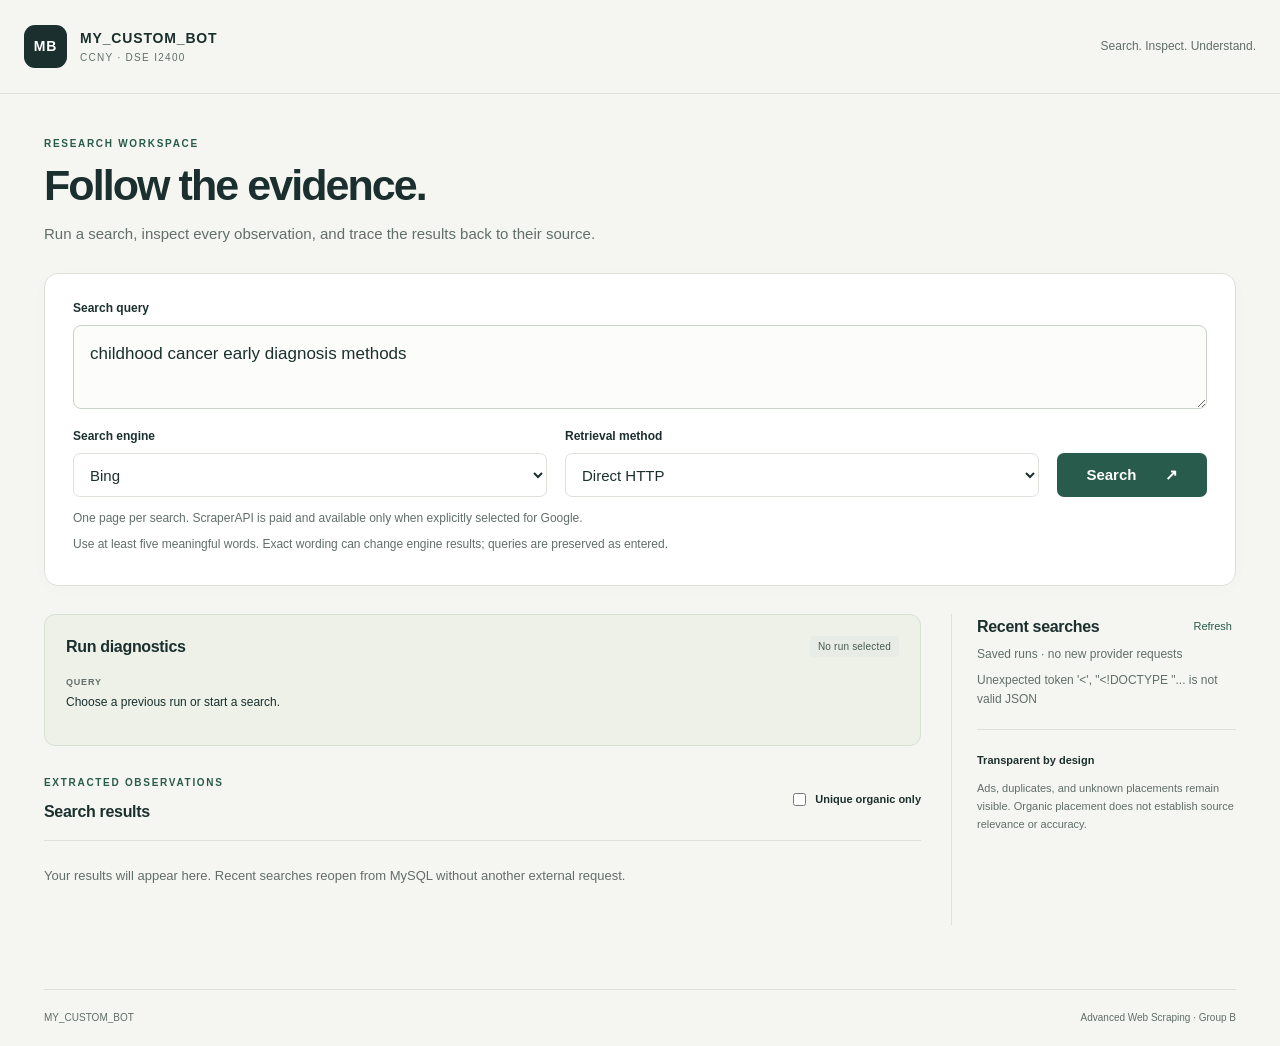
==== static/index.html @ 015544c4 "Milestone 05: Functional web search interface" ====
<!doctype html>
<html lang="en">
<head>
  <meta charset="utf-8"><meta name="viewport" content="width=device-width, initial-scale=1">
  <title>MY_CUSTOM_BOT · Search workspace</title>
  <link rel="stylesheet" href="/static/styles.css"><script src="/static/app.js" defer></script>
</head>
<body>
<header class="header"><a class="brand" href="/search"><span class="mark">MB</span><span>MY_CUSTOM_BOT<small>CCNY · DSE I2400</small></span></a><span class="header-note">Search. Inspect. Understand.</span></header>
<main>
  <section class="intro"><p class="eyebrow">RESEARCH WORKSPACE</p><h1>Follow the evidence.</h1><p>Run a search, inspect every observation, and trace the results back to their source.</p></section>
  <section class="search-panel" aria-label="Search controls">
    <form id="search-form">
      <label for="query">Search query</label>
      <textarea id="query" name="query" rows="2" maxlength="1000" required>childhood cancer early diagnosis methods</textarea>
      <div class="controls">
        <div><label for="engine">Search engine</label><select id="engine"><option value="bing" selected>Bing</option><option value="google">Google</option><option value="duckduckgo">DuckDuckGo</option></select></div>
        <div><label for="fetcher">Retrieval method</label><select id="fetcher"><option value="direct" selected>Direct HTTP</option><option value="scraperapi" disabled>ScraperAPI · paid</option></select></div>
        <button id="search-button" type="submit">Search <span aria-hidden="true">↗</span></button>
      </div>
      <p class="hint" id="fetcher-note">One page per search. ScraperAPI is paid and available only when explicitly selected for Google.</p>
      <p class="hint">Use at least five meaningful words. Exact wording can change engine results; queries are preserved as entered.</p>
    </form>
    <div id="loading" class="loading" role="status" hidden><span class="spinner"></span>Searching and saving observations… This may take up to a minute.</div>
  </section>
  <div id="message" class="message" role="status" aria-live="polite" hidden></div>
  <div class="workspace">
    <section class="results-area" aria-label="Search results">
      <section class="diagnostics" aria-labelledby="diagnostics-heading">
        <div class="section-heading"><h2 id="diagnostics-heading">Run diagnostics</h2><span id="run-status" class="badge">No run selected</span></div>
        <dl id="diagnostic-values"><div><dt>Query</dt><dd>Choose a previous run or start a search.</dd></div></dl>
        <div id="artifact-links" class="artifact-links"></div>
      </section>
      <div class="section-heading results-heading"><div><p class="eyebrow">EXTRACTED OBSERVATIONS</p><h2>Search results <span id="result-count" class="muted"></span></h2></div><label class="filter"><input id="organic-only" type="checkbox"> Unique organic only</label></div>
      <p id="empty-state" class="empty-state">Your results will appear here. Recent searches reopen from MySQL without another external request.</p>
      <div id="results"></div>
    </section>
    <aside class="history" aria-labelledby="history-heading"><div class="section-heading"><h2 id="history-heading">Recent searches</h2><button id="refresh-history" class="text-button" type="button">Refresh</button></div><p class="hint">Saved runs · no new provider requests</p><p id="history-status" class="hint" role="status"></p><div id="history-list"></div><div class="history-footnote"><strong>Transparent by design</strong><p>Ads, duplicates, and unknown placements remain visible. Organic placement does not establish source relevance or accuracy.</p></div></aside>
  </div>
</main>
<footer>MY_CUSTOM_BOT <span>Advanced Web Scraping · Group B</span></footer>
</body></html>
---- static/styles.css ----
:root {
  color-scheme:light;
  --ink:#1b302e;
  --muted:#626e69;
  --line:#dce2da;
  --paper:#f5f6f1;
  --accent:#285b4b;
  --warm:#a7532f;
}
* {
  box-sizing:border-box;
}
body {
  margin:0;
  background:var(--paper);
  color:var(--ink);
  font:15px/1.6 -apple-system,BlinkMacSystemFont,"Segoe UI",sans-serif;
}
button,input,textarea,select {
  font:inherit;
}
button,a,input,select,textarea {
  outline-offset:4px;
}
button {
  cursor:pointer;
}
button:disabled {
  cursor:wait;
  opacity:.6;
}
a {
  color:var(--accent);
}
.header {
  height:94px;
  border-bottom:1px solid var(--line);
  display:flex;
  justify-content:space-between;
  align-items:center;
  padding:0 max(24px,calc((100vw - 1240px)/2));
}
.brand {
  display:flex;
  align-items:center;
  gap:13px;
  text-decoration:none;
  color:var(--ink);
  font-size:14px;
  font-weight:750;
  letter-spacing:.06em;
}
.brand small {
  display:block;
  font-size:10px;
  color:var(--muted);
  letter-spacing:.13em;
  font-weight:500;
}
.mark {
  display:grid;
  place-items:center;
  background:var(--ink);
  color:white;
  width:43px;
  height:43px;
  border-radius:11px;
  font-size:14px;
}
.header-note {
  font-size:12px;
  color:var(--muted);
}
main {
  max-width:1240px;
  margin:auto;
  padding:42px 24px 64px;
}
.intro {
  margin-bottom:27px;
}
.eyebrow {
  font-size:10px;
  font-weight:750;
  letter-spacing:.17em;
  color:var(--accent);
  margin:0 0 8px;
}
h1 {
  font-size:clamp(30px,4vw,43px);
  letter-spacing:-.045em;
  line-height:1.2;
  margin:0 0 10px;
  font-weight:650;
}
.intro>p:last-child {
  color:var(--muted);
  margin:0;
}
h2 {
  font-size:16px;
  margin:0;
  letter-spacing:-.02em;
}
.search-panel {
  background:white;
  padding:25px 28px;
  border:1px solid var(--line);
  border-radius:14px;
  box-shadow:0 4px 20px #18342b04;
}
label {
  display:block;
  font-size:12px;
  font-weight:650;
  margin-bottom:7px;
}
textarea {
  display:block;
  width:100%;
  resize:vertical;
  min-height:76px;
  padding:14px 16px;
  border:1px solid #c9d3c9;
  border-radius:8px;
  color:var(--ink);
  font-size:17px;
  background:#fcfdfb;
}
.controls {
  display:grid;
  grid-template-columns:1fr 1fr auto;
  gap:18px;
  align-items:end;
  margin:18px 0 12px;
}
select {
  height:44px;
  width:100%;
  padding:0 12px;
  border:1px solid var(--line);
  border-radius:7px;
  background:#fff;
  color:var(--ink);
}
#search-button {
  height:44px;
  border:0;
  border-radius:7px;
  background:var(--accent);
  color:#fff;
  font-weight:650;
  min-width:150px;
  padding:0 25px;
}
#search-button span {
  margin-left:24px;
}
.hint {
  color:var(--muted);
  font-size:12px;
  margin:6px 0;
}
.workspace {
  display:grid;
  grid-template-columns:minmax(0,1fr) 285px;
  gap:30px;
  margin-top:28px;
}
.diagnostics {
  background:#edf1e8;
  border:1px solid #d8e1d3;
  padding:19px 21px;
  border-radius:11px;
}
.section-heading {
  display:flex;
  align-items:center;
  justify-content:space-between;
  gap:14px;
}
.badge {
  display:inline-block;
  font-size:10px;
  line-height:1.7;
  letter-spacing:.02em;
  background:#e8ece7;
  color:#465b4d;
  padding:2px 8px;
  border-radius:4px;
  white-space:nowrap;
}
.badge.ad {
  background:#fbecdc;
  color:#925a22;
}
.badge.unknown {
  background:#efedf8;
  color:#665388;
}
.badge.duplicate {
  background:#eaeef1;
  color:#536270;
}
.badge.failed {
  background:#f8e6e1;
  color:#994431;
}
dl {
  display:flex;
  flex-wrap:wrap;
  gap:15px 27px;
  margin:16px 0 0;
}
dl>div:first-child {
  flex-basis:100%;
}
dt {
  text-transform:uppercase;
  font-size:9px;
  font-weight:700;
  letter-spacing:.09em;
  color:var(--muted);
}
dd {
  margin:3px 0 0;
  font-size:12px;
  overflow-wrap:anywhere;
}
.artifact-links {
  display:flex;
  gap:16px;
  font-size:12px;
  margin-top:14px;
}
.results-heading {
  margin:29px 0 16px;
}
.filter {
  font-size:11px;
  display:flex;
  align-items:center;
  gap:6px;
  margin:0;
  white-space:nowrap;
}
.filter input {
  accent-color:var(--accent);
}
.muted {
  font-size:12px;
  font-weight:400;
  color:var(--muted);
  margin-left:7px;
}
.result {
  padding:22px 0;
  border-top:1px solid var(--line);
}
.result-top {
  display:flex;
  align-items:center;
  gap:7px;
  flex-wrap:wrap;
  font-size:10px;
  color:var(--muted);
  margin-bottom:7px;
}
.result h3 {
  font-size:19px;
  font-weight:600;
  line-height:1.4;
  margin:0 0 6px;
  overflow-wrap:anywhere;
}
.result h3 a {
  text-decoration:none;
}
.result h3 a:hover {
  text-decoration:underline;
}
.destination {
  font-size:11px;
  color:var(--accent);
  overflow-wrap:anywhere;
  display:block;
}
.result p {
  font-size:13px;
  color:#505f58;
  margin:9px 0;
  overflow-wrap:anywhere;
}
.result details {
  font-size:11px;
  color:var(--muted);
}
.original {
  overflow-wrap:anywhere;
}
.history {
  border-left:1px solid var(--line);
  padding-left:25px;
}
.text-button {
  border:0;
  background:none;
  color:var(--accent);
  font-size:11px;
  padding:4px;
}
.history-item {
  display:block;
  text-align:left;
  width:100%;
  border:0;
  border-top:1px solid var(--line);
  padding:15px 7px;
  background:transparent;
  color:var(--ink);
}
.history-item:hover,.history-item[aria-current=true] {
  background:#e9eee4;
  border-radius:6px;
}
.history-item strong {
  display:block;
  font-size:12px;
  font-weight:550;
  overflow-wrap:anywhere;
}
.history-item small {
  display:block;
  color:var(--muted);
  font-size:10px;
  margin-top:5px;
}
.history-footnote {
  border-top:1px solid var(--line);
  margin-top:20px;
  padding-top:22px;
  font-size:11px;
  color:var(--muted);
}
.history-footnote strong {
  font-weight:600;
  color:var(--ink);
}
.empty-state {
  font-size:13px;
  color:var(--muted);
  border-top:1px solid var(--line);
  padding:25px 0;
}
.message {
  background:#fff1e5;
  border:1px solid #ead3b8;
  color:#805331;
  padding:13px 17px;
  border-radius:8px;
  margin-top:20px;
  font-size:13px;
}
.loading {
  display:flex;
  gap:10px;
  align-items:center;
  margin-top:17px;
  font-size:12px;
  color:var(--accent);
}
[hidden] {
  display:none!important;
}
.spinner {
  width:14px;
  height:14px;
  border:2px solid #c4d5c8;
  border-top-color:var(--accent);
  border-radius:50%;
  animation:spin 1s linear infinite;
}
@keyframes spin {
  to {
    transform:rotate(360deg);
  }
}
footer {
  max-width:1192px;
  margin:auto;
  padding:20px 0;
  border-top:1px solid var(--line);
  font-size:10px;
  color:var(--muted);
  display:flex;
  justify-content:space-between;
}
@media(max-width:800px) {
  .workspace {
    grid-template-columns:1fr;
  }
  .history {
    border-left:0;
    border-top:1px solid var(--line);
    padding:22px 0 0;
  }
  .header-note {
    display:none;
  }
  .controls {
    grid-template-columns:1fr 1fr;
  }
  #search-button {
    grid-column:1/-1;
  }
  .search-panel {
    padding:20px;
  }
  main {
    padding-top:28px;
  }
  .results-heading {
    align-items:start;
    flex-direction:column;
  }
  footer {
    margin:0 24px;
  }
}
@media(prefers-reduced-motion:reduce) {
  .spinner {
    animation:none;
  }
}
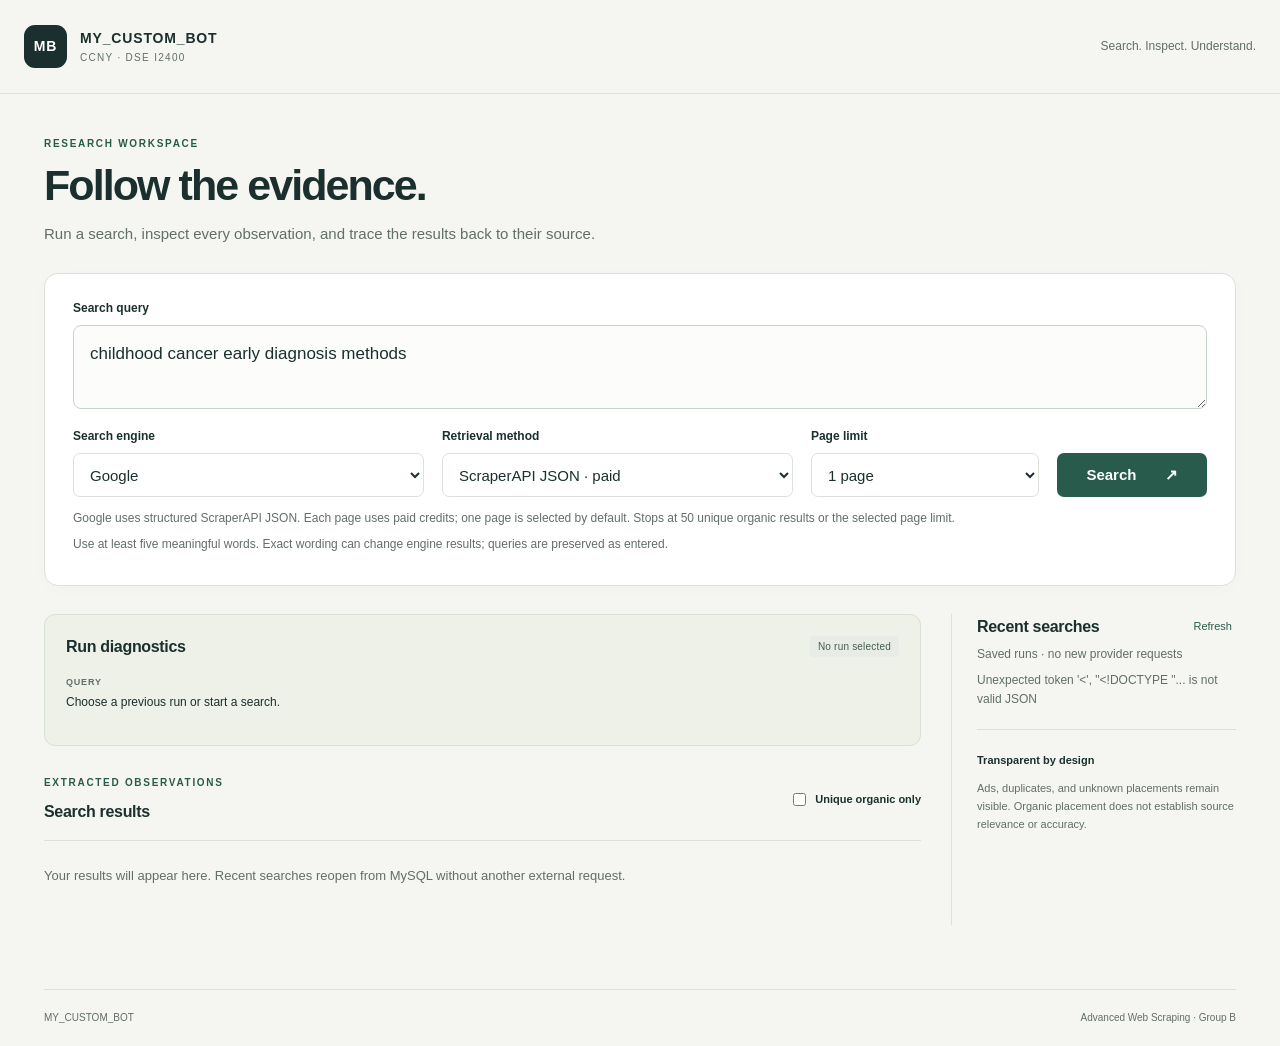
==== commit 39f846f9: "Use structured ScraperAPI Google search with bounded pagination" ====
--- a/static/index.html
+++ b/static/index.html
@@ -14,14 +14,15 @@
       <label for="query">Search query</label>
       <textarea id="query" name="query" rows="2" maxlength="1000" required>childhood cancer early diagnosis methods</textarea>
       <div class="controls">
-        <div><label for="engine">Search engine</label><select id="engine"><option value="bing" selected>Bing</option><option value="google">Google</option><option value="duckduckgo">DuckDuckGo</option></select></div>
-        <div><label for="fetcher">Retrieval method</label><select id="fetcher"><option value="direct" selected>Direct HTTP</option><option value="scraperapi" disabled>ScraperAPI · paid</option></select></div>
+        <div><label for="engine">Search engine</label><select id="engine"><option value="bing">Bing</option><option value="google" selected>Google</option><option value="duckduckgo">DuckDuckGo</option></select></div>
+        <div><label for="fetcher">Retrieval method</label><select id="fetcher"><option value="direct">Direct HTTP · legacy Google HTML</option><option value="scraperapi" selected>ScraperAPI JSON · paid</option></select></div>
+        <div><label for="max-pages">Page limit</label><select id="max-pages"><option value="1" selected>1 page</option><option value="2">2 pages</option><option value="3">3 pages</option><option value="4">4 pages</option><option value="5">5 pages</option></select></div>
         <button id="search-button" type="submit">Search <span aria-hidden="true">↗</span></button>
       </div>
-      <p class="hint" id="fetcher-note">One page per search. ScraperAPI is paid and available only when explicitly selected for Google.</p>
+      <p class="hint" id="fetcher-note">Google uses structured ScraperAPI JSON. Each page uses paid credits; one page is selected by default. Stops at 50 unique organic results or the selected page limit.</p>
       <p class="hint">Use at least five meaningful words. Exact wording can change engine results; queries are preserved as entered.</p>
     </form>
-    <div id="loading" class="loading" role="status" hidden><span class="spinner"></span>Searching and saving observations… This may take up to a minute.</div>
+    <div id="loading" class="loading" role="status" hidden><span class="spinner"></span>Searching and saving observations… This may take up to a minute per page.</div>
   </section>
   <div id="message" class="message" role="status" aria-live="polite" hidden></div>
   <div class="workspace">
--- a/static/styles.css
+++ b/static/styles.css
@@ -129,7 +129,7 @@
 }
 .controls {
   display:grid;
-  grid-template-columns:1fr 1fr auto;
+  grid-template-columns:1fr 1fr .65fr auto;
   gap:18px;
   align-items:end;
   margin:18px 0 12px;
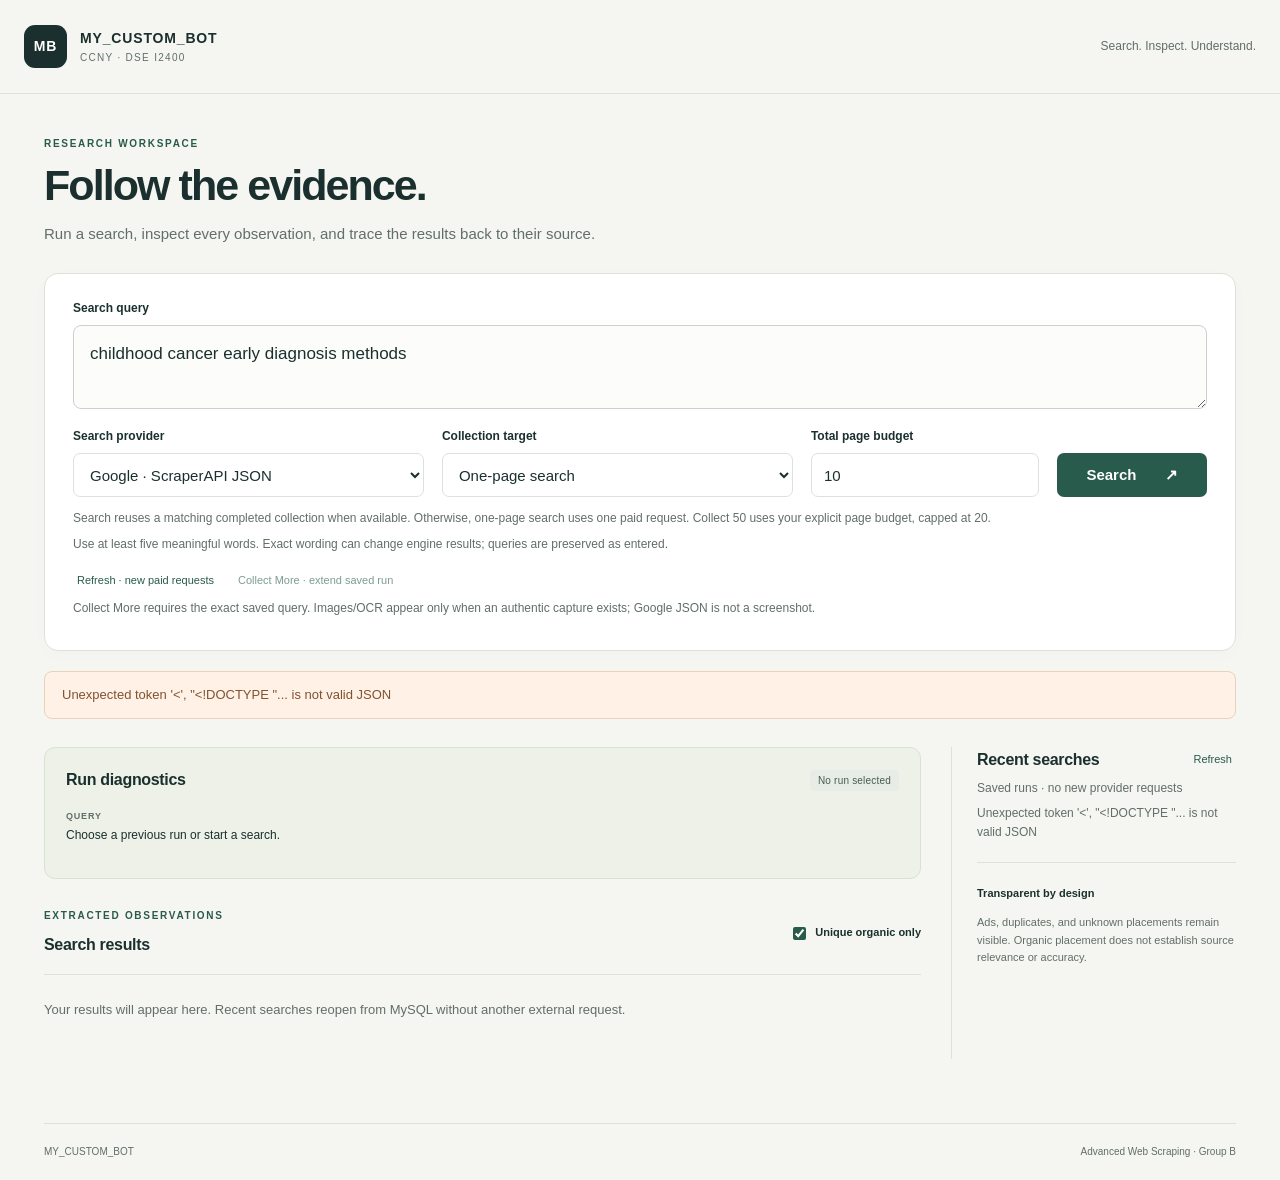
==== commit bdceca0e: "Milestone 05D: Simplify architecture and audit assignment compliance" ====
--- a/static/index.html
+++ b/static/index.html
@@ -14,13 +14,15 @@
       <label for="query">Search query</label>
       <textarea id="query" name="query" rows="2" maxlength="1000" required>childhood cancer early diagnosis methods</textarea>
       <div class="controls">
-        <div><label for="engine">Search engine</label><select id="engine"><option value="bing">Bing</option><option value="google" selected>Google</option><option value="duckduckgo">DuckDuckGo</option></select></div>
-        <div><label for="fetcher">Retrieval method</label><select id="fetcher"><option value="direct">Direct HTTP · legacy Google HTML</option><option value="scraperapi" selected>ScraperAPI JSON · paid</option></select></div>
-        <div><label for="max-pages">Page limit</label><select id="max-pages"><option value="1" selected>1 page</option><option value="2">2 pages</option><option value="3">3 pages</option><option value="4">4 pages</option><option value="5">5 pages</option></select></div>
+        <div><label for="engine">Search provider</label><select id="engine"><option value="google">Google · ScraperAPI JSON</option></select></div>
+        <div><label for="mode">Collection target</label><select id="mode"><option value="search">One-page search</option><option value="collect">Collect 50 unique URLs</option></select></div>
+        <div><label for="max-pages">Total page budget</label><input id="max-pages" type="number" min="1" max="20" value="10" disabled></div>
         <button id="search-button" type="submit">Search <span aria-hidden="true">↗</span></button>
       </div>
-      <p class="hint" id="fetcher-note">Google uses structured ScraperAPI JSON. Each page uses paid credits; one page is selected by default. Stops at 50 unique organic results or the selected page limit.</p>
+      <p class="hint" id="fetcher-note">Search reuses a matching completed collection when available. Otherwise, one-page search uses one paid request. Collect 50 uses your explicit page budget, capped at 20.</p>
       <p class="hint">Use at least five meaningful words. Exact wording can change engine results; queries are preserved as entered.</p>
+      <div class="artifact-links"><button id="refresh-search" type="button" class="text-button">Refresh · new paid requests</button><button id="collect-more" type="button" class="text-button" disabled>Collect More · extend saved run</button></div>
+      <p class="hint">Collect More requires the exact saved query. Images/OCR appear only when an authentic capture exists; Google JSON is not a screenshot.</p>
     </form>
     <div id="loading" class="loading" role="status" hidden><span class="spinner"></span>Searching and saving observations… This may take up to a minute per page.</div>
   </section>
@@ -32,7 +34,7 @@
         <dl id="diagnostic-values"><div><dt>Query</dt><dd>Choose a previous run or start a search.</dd></div></dl>
         <div id="artifact-links" class="artifact-links"></div>
       </section>
-      <div class="section-heading results-heading"><div><p class="eyebrow">EXTRACTED OBSERVATIONS</p><h2>Search results <span id="result-count" class="muted"></span></h2></div><label class="filter"><input id="organic-only" type="checkbox"> Unique organic only</label></div>
+      <div class="section-heading results-heading"><div><p class="eyebrow">EXTRACTED OBSERVATIONS</p><h2>Search results <span id="result-count" class="muted"></span></h2></div><label class="filter"><input id="organic-only" type="checkbox" checked> Unique organic only</label></div>
       <p id="empty-state" class="empty-state">Your results will appear here. Recent searches reopen from MySQL without another external request.</p>
       <div id="results"></div>
     </section>
--- a/static/styles.css
+++ b/static/styles.css
@@ -134,7 +134,7 @@
   align-items:end;
   margin:18px 0 12px;
 }
-select {
+select, .controls input[type="number"] {
   height:44px;
   width:100%;
   padding:0 12px;
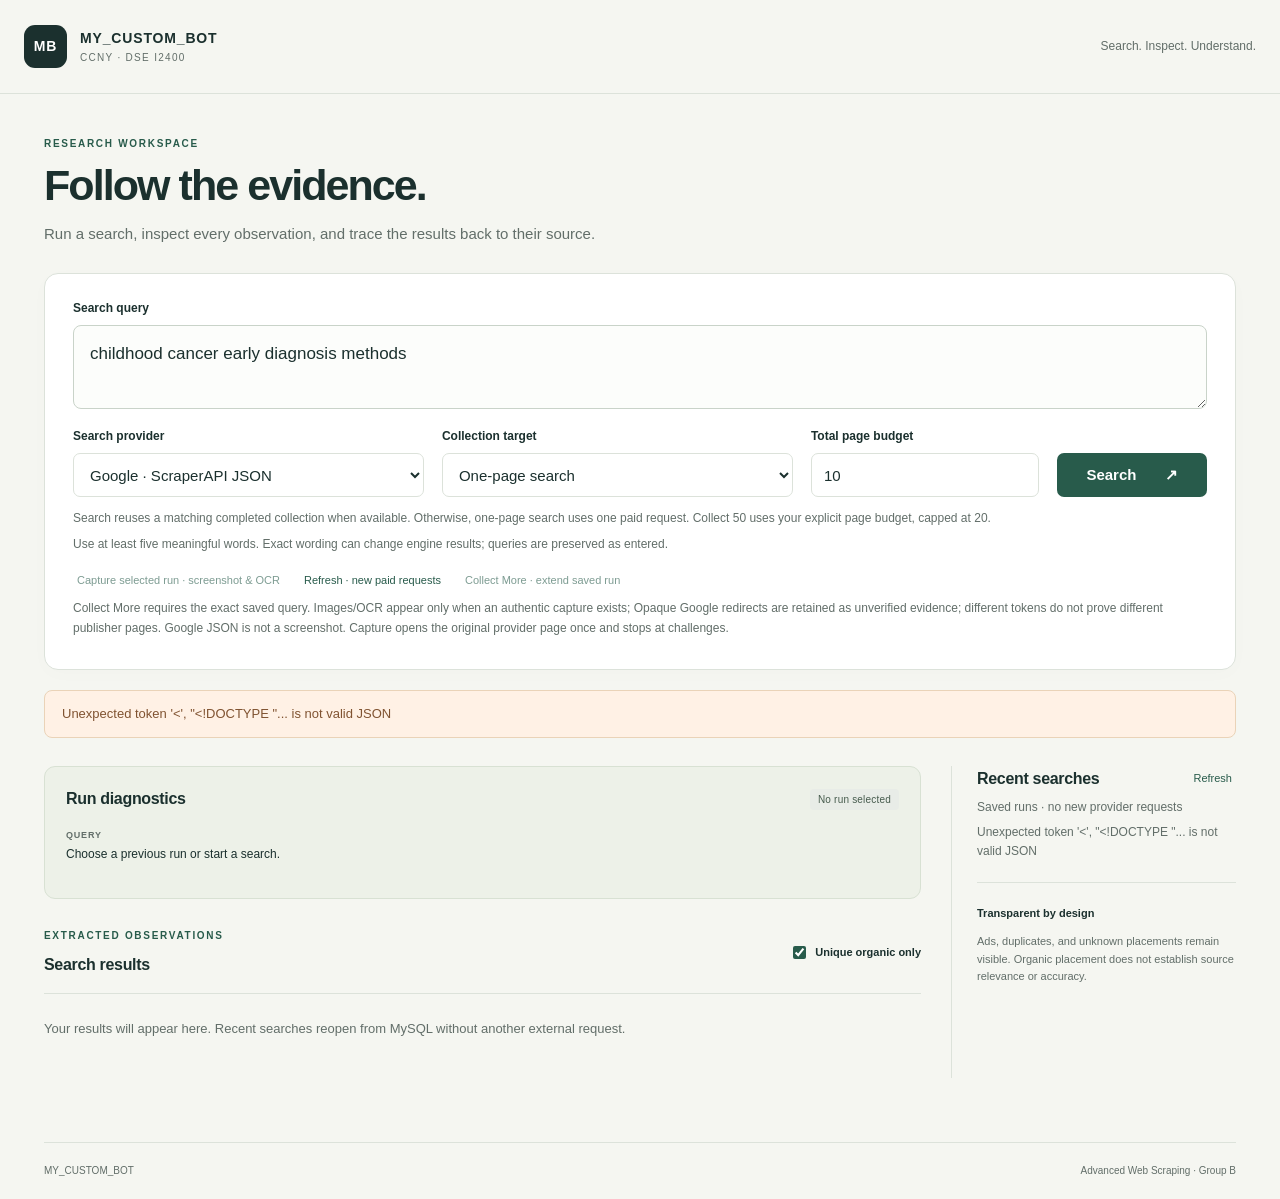
==== commit d0f8218a: "Milestone 06: Complete Internet search collection and evidence workflow" ====
--- a/static/index.html
+++ b/static/index.html
@@ -21,8 +21,8 @@
       </div>
       <p class="hint" id="fetcher-note">Search reuses a matching completed collection when available. Otherwise, one-page search uses one paid request. Collect 50 uses your explicit page budget, capped at 20.</p>
       <p class="hint">Use at least five meaningful words. Exact wording can change engine results; queries are preserved as entered.</p>
-      <div class="artifact-links"><button id="refresh-search" type="button" class="text-button">Refresh · new paid requests</button><button id="collect-more" type="button" class="text-button" disabled>Collect More · extend saved run</button></div>
-      <p class="hint">Collect More requires the exact saved query. Images/OCR appear only when an authentic capture exists; Google JSON is not a screenshot.</p>
+      <div class="artifact-links"><button id="capture-run" type="button" class="text-button" disabled>Capture selected run · screenshot &amp; OCR</button><button id="refresh-search" type="button" class="text-button">Refresh · new paid requests</button><button id="collect-more" type="button" class="text-button" disabled>Collect More · extend saved run</button></div>
+      <p class="hint">Collect More requires the exact saved query. Images/OCR appear only when an authentic capture exists; Opaque Google redirects are retained as unverified evidence; different tokens do not prove different publisher pages. Google JSON is not a screenshot. Capture opens the original provider page once and stops at challenges.</p>
     </form>
     <div id="loading" class="loading" role="status" hidden><span class="spinner"></span>Searching and saving observations… This may take up to a minute per page.</div>
   </section>
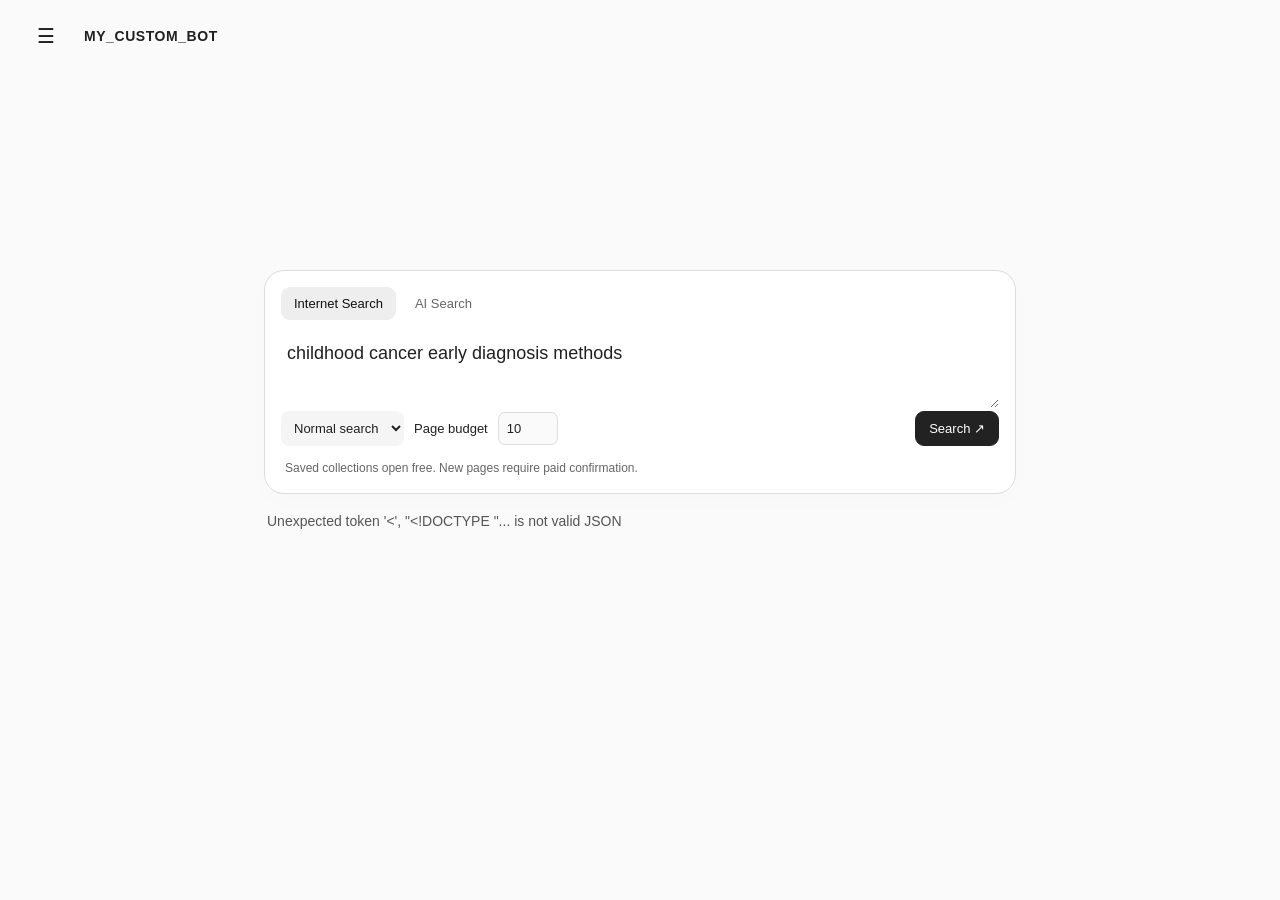
==== commit 9af8e729: "Milestone 07: Redesign minimalist search interface" ====
--- a/static/index.html
+++ b/static/index.html
@@ -1,45 +1,27 @@
 <!doctype html>
-<html lang="en">
-<head>
-  <meta charset="utf-8"><meta name="viewport" content="width=device-width, initial-scale=1">
-  <title>MY_CUSTOM_BOT · Search workspace</title>
-  <link rel="stylesheet" href="/static/styles.css"><script src="/static/app.js" defer></script>
-</head>
+<html lang="en"><head><meta charset="utf-8"><meta name="viewport" content="width=device-width, initial-scale=1"><title>MY_CUSTOM_BOT</title><link rel="stylesheet" href="/static/styles.css"><script src="/static/app.js" defer></script></head>
 <body>
-<header class="header"><a class="brand" href="/search"><span class="mark">MB</span><span>MY_CUSTOM_BOT<small>CCNY · DSE I2400</small></span></a><span class="header-note">Search. Inspect. Understand.</span></header>
-<main>
-  <section class="intro"><p class="eyebrow">RESEARCH WORKSPACE</p><h1>Follow the evidence.</h1><p>Run a search, inspect every observation, and trace the results back to their source.</p></section>
-  <section class="search-panel" aria-label="Search controls">
-    <form id="search-form">
-      <label for="query">Search query</label>
-      <textarea id="query" name="query" rows="2" maxlength="1000" required>childhood cancer early diagnosis methods</textarea>
-      <div class="controls">
-        <div><label for="engine">Search provider</label><select id="engine"><option value="google">Google · ScraperAPI JSON</option></select></div>
-        <div><label for="mode">Collection target</label><select id="mode"><option value="search">One-page search</option><option value="collect">Collect 50 unique URLs</option></select></div>
-        <div><label for="max-pages">Total page budget</label><input id="max-pages" type="number" min="1" max="20" value="10" disabled></div>
-        <button id="search-button" type="submit">Search <span aria-hidden="true">↗</span></button>
-      </div>
-      <p class="hint" id="fetcher-note">Search reuses a matching completed collection when available. Otherwise, one-page search uses one paid request. Collect 50 uses your explicit page budget, capped at 20.</p>
-      <p class="hint">Use at least five meaningful words. Exact wording can change engine results; queries are preserved as entered.</p>
-      <div class="artifact-links"><button id="capture-run" type="button" class="text-button" disabled>Capture selected run · screenshot &amp; OCR</button><button id="refresh-search" type="button" class="text-button">Refresh · new paid requests</button><button id="collect-more" type="button" class="text-button" disabled>Collect More · extend saved run</button></div>
-      <p class="hint">Collect More requires the exact saved query. Images/OCR appear only when an authentic capture exists; Opaque Google redirects are retained as unverified evidence; different tokens do not prove different publisher pages. Google JSON is not a screenshot. Capture opens the original provider page once and stops at challenges.</p>
-    </form>
-    <div id="loading" class="loading" role="status" hidden><span class="spinner"></span>Searching and saving observations… This may take up to a minute per page.</div>
-  </section>
-  <div id="message" class="message" role="status" aria-live="polite" hidden></div>
-  <div class="workspace">
-    <section class="results-area" aria-label="Search results">
-      <section class="diagnostics" aria-labelledby="diagnostics-heading">
-        <div class="section-heading"><h2 id="diagnostics-heading">Run diagnostics</h2><span id="run-status" class="badge">No run selected</span></div>
-        <dl id="diagnostic-values"><div><dt>Query</dt><dd>Choose a previous run or start a search.</dd></div></dl>
-        <div id="artifact-links" class="artifact-links"></div>
-      </section>
-      <div class="section-heading results-heading"><div><p class="eyebrow">EXTRACTED OBSERVATIONS</p><h2>Search results <span id="result-count" class="muted"></span></h2></div><label class="filter"><input id="organic-only" type="checkbox" checked> Unique organic only</label></div>
-      <p id="empty-state" class="empty-state">Your results will appear here. Recent searches reopen from MySQL without another external request.</p>
-      <div id="results"></div>
-    </section>
-    <aside class="history" aria-labelledby="history-heading"><div class="section-heading"><h2 id="history-heading">Recent searches</h2><button id="refresh-history" class="text-button" type="button">Refresh</button></div><p class="hint">Saved runs · no new provider requests</p><p id="history-status" class="hint" role="status"></p><div id="history-list"></div><div class="history-footnote"><strong>Transparent by design</strong><p>Ads, duplicates, and unknown placements remain visible. Organic placement does not establish source relevance or accuracy.</p></div></aside>
-  </div>
-</main>
-<footer>MY_CUSTOM_BOT <span>Advanced Web Scraping · Group B</span></footer>
-</body></html>
+<button id="sidebar-backdrop" aria-label="Close history" hidden></button>
+<aside id="sidebar" class="history" aria-label="Search history" hidden>
+<div class="section-heading"><h2>History</h2><button id="close-history" type="button" aria-label="Close history">×</button></div>
+<button id="new-search" type="button">New search</button><button id="refresh-history" class="text-button" type="button">Reload history</button>
+<p id="history-status" role="status"></p><div id="history-list"></div></aside>
+<header><button id="toggle-history" type="button" aria-controls="sidebar" aria-expanded="false" aria-label="Open search history">☰</button><a class="brand" href="/search">MY_CUSTOM_BOT</a></header>
+<main id="main">
+<section class="search-panel" aria-label="Search composer">
+<form id="search-form">
+<div class="mode-tabs" role="group" aria-label="Search type"><button id="internet-mode" type="button" aria-pressed="true">Internet Search</button><button id="ai-mode" type="button" aria-pressed="false">AI Search</button></div>
+<label for="query" class="sr-only">Research query</label><textarea id="query" name="query" rows="2" maxlength="1000" required placeholder="What would you like to search?">childhood cancer early diagnosis methods</textarea>
+<div class="controls" id="internet-controls"><label class="sr-only" for="mode">Collection target</label><select id="mode"><option value="search">Normal search</option><option value="collect">Collect 50</option></select><label for="max-pages">Page budget</label><input id="max-pages" type="number" min="1" max="20" value="10" disabled><button id="search-button" type="submit">Search ↗</button></div>
+<p class="hint" id="credit-note">Saved collections open free. New pages require paid confirmation.</p>
+</form>
+<div id="loading" role="status" hidden><span class="spinner"></span><span id="loading-text">Searching…</span></div>
+</section>
+<div id="message" role="status" aria-live="polite" hidden></div>
+<section id="ai-results" hidden aria-label="AI Search"><h2>AI Search is not available yet.</h2><p>No AI providers are connected.</p><div id="ai-summary" hidden></div><nav id="ai-provider-links" hidden aria-label="AI provider responses"></nav><div id="ai-responses" hidden></div></section>
+<section id="internet-results" hidden aria-label="Search results">
+<div class="section-heading results-heading"><h1>Results <span id="result-count"></span></h1><label class="filter"><input id="organic-only" type="checkbox" checked> Unique organic</label></div>
+<div class="run-actions"><button id="refresh-search" type="button">Refresh · paid</button><button id="collect-more" type="button" disabled>Collect More · paid</button></div>
+<details class="details"><summary>Details &amp; evidence</summary><span id="run-status"></span><dl id="diagnostic-values"></dl><div id="artifact-links"></div><button id="capture-run" type="button" disabled>Capture screenshot &amp; OCR</button></details>
+<p id="empty-state" hidden>No results saved.</p><div id="results"></div></section>
+</main></body></html>
--- a/static/styles.css
+++ b/static/styles.css
@@ -1,434 +1,317 @@
-:root {
-  color-scheme:light;
-  --ink:#1b302e;
-  --muted:#626e69;
-  --line:#dce2da;
-  --paper:#f5f6f1;
-  --accent:#285b4b;
-  --warm:#a7532f;
-}
-* {
-  box-sizing:border-box;
-}
-body {
-  margin:0;
-  background:var(--paper);
-  color:var(--ink);
-  font:15px/1.6 -apple-system,BlinkMacSystemFont,"Segoe UI",sans-serif;
-}
-button,input,textarea,select {
-  font:inherit;
-}
-button,a,input,select,textarea {
-  outline-offset:4px;
-}
-button {
-  cursor:pointer;
-}
-button:disabled {
-  cursor:wait;
-  opacity:.6;
-}
-a {
-  color:var(--accent);
-}
-.header {
-  height:94px;
-  border-bottom:1px solid var(--line);
-  display:flex;
-  justify-content:space-between;
-  align-items:center;
-  padding:0 max(24px,calc((100vw - 1240px)/2));
-}
-.brand {
-  display:flex;
-  align-items:center;
-  gap:13px;
-  text-decoration:none;
-  color:var(--ink);
-  font-size:14px;
-  font-weight:750;
-  letter-spacing:.06em;
-}
-.brand small {
-  display:block;
-  font-size:10px;
-  color:var(--muted);
-  letter-spacing:.13em;
-  font-weight:500;
-}
-.mark {
-  display:grid;
-  place-items:center;
-  background:var(--ink);
-  color:white;
-  width:43px;
-  height:43px;
-  border-radius:11px;
-  font-size:14px;
-}
-.header-note {
-  font-size:12px;
-  color:var(--muted);
-}
-main {
-  max-width:1240px;
-  margin:auto;
-  padding:42px 24px 64px;
-}
-.intro {
-  margin-bottom:27px;
-}
-.eyebrow {
-  font-size:10px;
-  font-weight:750;
-  letter-spacing:.17em;
-  color:var(--accent);
-  margin:0 0 8px;
-}
-h1 {
-  font-size:clamp(30px,4vw,43px);
-  letter-spacing:-.045em;
-  line-height:1.2;
-  margin:0 0 10px;
-  font-weight:650;
-}
-.intro>p:last-child {
-  color:var(--muted);
-  margin:0;
-}
-h2 {
-  font-size:16px;
-  margin:0;
-  letter-spacing:-.02em;
-}
-.search-panel {
-  background:white;
-  padding:25px 28px;
-  border:1px solid var(--line);
-  border-radius:14px;
-  box-shadow:0 4px 20px #18342b04;
-}
-label {
-  display:block;
-  font-size:12px;
-  font-weight:650;
-  margin-bottom:7px;
-}
-textarea {
-  display:block;
-  width:100%;
-  resize:vertical;
-  min-height:76px;
-  padding:14px 16px;
-  border:1px solid #c9d3c9;
-  border-radius:8px;
-  color:var(--ink);
-  font-size:17px;
-  background:#fcfdfb;
-}
-.controls {
-  display:grid;
-  grid-template-columns:1fr 1fr .65fr auto;
-  gap:18px;
-  align-items:end;
-  margin:18px 0 12px;
-}
-select, .controls input[type="number"] {
-  height:44px;
-  width:100%;
-  padding:0 12px;
-  border:1px solid var(--line);
-  border-radius:7px;
-  background:#fff;
-  color:var(--ink);
-}
-#search-button {
-  height:44px;
-  border:0;
-  border-radius:7px;
-  background:var(--accent);
-  color:#fff;
-  font-weight:650;
-  min-width:150px;
-  padding:0 25px;
-}
-#search-button span {
-  margin-left:24px;
-}
-.hint {
-  color:var(--muted);
-  font-size:12px;
-  margin:6px 0;
-}
-.workspace {
-  display:grid;
-  grid-template-columns:minmax(0,1fr) 285px;
-  gap:30px;
-  margin-top:28px;
-}
-.diagnostics {
-  background:#edf1e8;
-  border:1px solid #d8e1d3;
-  padding:19px 21px;
-  border-radius:11px;
-}
-.section-heading {
-  display:flex;
-  align-items:center;
-  justify-content:space-between;
-  gap:14px;
-}
-.badge {
-  display:inline-block;
-  font-size:10px;
-  line-height:1.7;
-  letter-spacing:.02em;
-  background:#e8ece7;
-  color:#465b4d;
-  padding:2px 8px;
-  border-radius:4px;
-  white-space:nowrap;
-}
-.badge.ad {
-  background:#fbecdc;
-  color:#925a22;
-}
-.badge.unknown {
-  background:#efedf8;
-  color:#665388;
-}
-.badge.duplicate {
-  background:#eaeef1;
-  color:#536270;
-}
-.badge.failed {
-  background:#f8e6e1;
-  color:#994431;
-}
-dl {
-  display:flex;
-  flex-wrap:wrap;
-  gap:15px 27px;
-  margin:16px 0 0;
-}
-dl>div:first-child {
-  flex-basis:100%;
-}
-dt {
-  text-transform:uppercase;
-  font-size:9px;
-  font-weight:700;
-  letter-spacing:.09em;
-  color:var(--muted);
-}
-dd {
-  margin:3px 0 0;
-  font-size:12px;
-  overflow-wrap:anywhere;
-}
-.artifact-links {
-  display:flex;
-  gap:16px;
-  font-size:12px;
-  margin-top:14px;
-}
-.results-heading {
-  margin:29px 0 16px;
-}
-.filter {
-  font-size:11px;
-  display:flex;
-  align-items:center;
-  gap:6px;
-  margin:0;
-  white-space:nowrap;
-}
-.filter input {
-  accent-color:var(--accent);
-}
-.muted {
-  font-size:12px;
-  font-weight:400;
-  color:var(--muted);
-  margin-left:7px;
-}
-.result {
-  padding:22px 0;
-  border-top:1px solid var(--line);
-}
-.result-top {
-  display:flex;
-  align-items:center;
-  gap:7px;
-  flex-wrap:wrap;
-  font-size:10px;
-  color:var(--muted);
-  margin-bottom:7px;
-}
-.result h3 {
-  font-size:19px;
-  font-weight:600;
-  line-height:1.4;
-  margin:0 0 6px;
-  overflow-wrap:anywhere;
-}
-.result h3 a {
-  text-decoration:none;
-}
-.result h3 a:hover {
-  text-decoration:underline;
-}
-.destination {
-  font-size:11px;
-  color:var(--accent);
-  overflow-wrap:anywhere;
-  display:block;
-}
-.result p {
-  font-size:13px;
-  color:#505f58;
-  margin:9px 0;
-  overflow-wrap:anywhere;
-}
-.result details {
-  font-size:11px;
-  color:var(--muted);
-}
-.original {
-  overflow-wrap:anywhere;
-}
-.history {
-  border-left:1px solid var(--line);
-  padding-left:25px;
-}
-.text-button {
-  border:0;
-  background:none;
-  color:var(--accent);
-  font-size:11px;
-  padding:4px;
-}
-.history-item {
-  display:block;
-  text-align:left;
-  width:100%;
-  border:0;
-  border-top:1px solid var(--line);
-  padding:15px 7px;
-  background:transparent;
-  color:var(--ink);
-}
-.history-item:hover,.history-item[aria-current=true] {
-  background:#e9eee4;
-  border-radius:6px;
-}
-.history-item strong {
-  display:block;
-  font-size:12px;
-  font-weight:550;
-  overflow-wrap:anywhere;
-}
-.history-item small {
-  display:block;
-  color:var(--muted);
-  font-size:10px;
-  margin-top:5px;
-}
-.history-footnote {
-  border-top:1px solid var(--line);
-  margin-top:20px;
-  padding-top:22px;
-  font-size:11px;
-  color:var(--muted);
-}
-.history-footnote strong {
-  font-weight:600;
-  color:var(--ink);
-}
-.empty-state {
-  font-size:13px;
-  color:var(--muted);
-  border-top:1px solid var(--line);
-  padding:25px 0;
-}
-.message {
-  background:#fff1e5;
-  border:1px solid #ead3b8;
-  color:#805331;
-  padding:13px 17px;
-  border-radius:8px;
-  margin-top:20px;
-  font-size:13px;
-}
-.loading {
-  display:flex;
-  gap:10px;
-  align-items:center;
-  margin-top:17px;
-  font-size:12px;
-  color:var(--accent);
-}
-[hidden] {
-  display:none!important;
-}
-.spinner {
-  width:14px;
-  height:14px;
-  border:2px solid #c4d5c8;
-  border-top-color:var(--accent);
-  border-radius:50%;
-  animation:spin 1s linear infinite;
-}
-@keyframes spin {
-  to {
-    transform:rotate(360deg);
-  }
-}
-footer {
-  max-width:1192px;
-  margin:auto;
-  padding:20px 0;
-  border-top:1px solid var(--line);
-  font-size:10px;
-  color:var(--muted);
-  display:flex;
-  justify-content:space-between;
-}
-@media(max-width:800px) {
-  .workspace {
-    grid-template-columns:1fr;
-  }
-  .history {
-    border-left:0;
-    border-top:1px solid var(--line);
-    padding:22px 0 0;
-  }
-  .header-note {
-    display:none;
-  }
-  .controls {
-    grid-template-columns:1fr 1fr;
-  }
-  #search-button {
-    grid-column:1/-1;
-  }
-  .search-panel {
-    padding:20px;
-  }
-  main {
-    padding-top:28px;
-  }
-  .results-heading {
-    align-items:start;
-    flex-direction:column;
-  }
-  footer {
-    margin:0 24px;
-  }
-}
-@media(prefers-reduced-motion:reduce) {
-  .spinner {
-    animation:none;
-  }
-}
+:root{
+  font-family:-apple-system,BlinkMacSystemFont,"Segoe UI",sans-serif;
+  color:#202020;
+  background:#fafafa;
+  font-size:15px}
+  *{
+    box-sizing:border-box}
+    body{
+      margin:0}
+      button,input,textarea,select{
+        font:inherit;
+        color:inherit}
+        button,select{
+          cursor:pointer}
+          button{
+            background:white;
+            border:1px solid #ddd;
+            border-radius:9px;
+            padding:9px 13px}
+            button:hover{
+              background:#eee}
+              button:disabled{
+                opacity:.45;
+                cursor:default}
+                a{
+                  color:inherit}
+                  header{
+                    height:72px;
+                    display:flex;
+                    align-items:center;
+                    gap:16px;
+                    padding:16px 24px}
+                    .brand{
+                      text-decoration:none;
+                      font-size:14px;
+                      font-weight:600;
+                      letter-spacing:.04em}
+                      header button{
+                        border:0;
+                        background:transparent;
+                        font-size:20px}
+                        main{
+                          max-width:800px;
+                          margin:0 auto;
+                          padding:0 24px 60px}
+                          .search-panel{
+                            margin-top:clamp(60px,22vh,230px);
+                            transition:margin .2s ease}
+                            body.has-results .search-panel{
+                              margin-top:20px}
+                              form{
+                                border:1px solid #ddd;
+                                border-radius:20px;
+                                background:#fff;
+                                box-shadow:0 5px 25px #00000004;
+                                padding:16px}
+                                .mode-tabs{
+                                  display:flex;
+                                  gap:6px}
+                                  .mode-tabs button{
+                                    border:0;
+                                    background:transparent;
+                                    font-size:13px;
+                                    color:#666}
+                                    .mode-tabs button[aria-pressed=true]{
+                                      background:#eee;
+                                      color:#111}
+                                      textarea{
+                                        width:100%;
+                                        resize:vertical;
+                                        min-height:88px;
+                                        max-height:260px;
+                                        border:0;
+                                        padding:20px 6px 12px;
+                                        background:transparent;
+                                        line-height:1.5;
+                                        font-size:18px}
+                                        textarea:focus-visible{
+                                          outline:2px solid #999;
+                                          border-radius:8px}
+                                          .controls{
+                                            display:flex;
+                                            align-items:center;
+                                            gap:10px;
+                                            font-size:13px}
+                                            .controls select{
+                                              border:0;
+                                              background:#f5f5f5;
+                                              border-radius:8px;
+                                              padding:9px}
+                                              .controls input{
+                                                width:60px;
+                                                border:1px solid #ddd;
+                                                border-radius:7px;
+                                                padding:8px}
+                                                .controls button{
+                                                  margin-left:auto;
+                                                  background:#222;
+                                                  color:white;
+                                                  border-color:#222}
+                                                  .hint{
+                                                    font-size:12px;
+                                                    color:#666;
+                                                    margin:13px 4px 0;
+                                                    line-height:1.5}
+                                                    #loading,#message{
+                                                      font-size:14px;
+                                                      line-height:1.6;
+                                                      padding:16px 3px}
+                                                      #message{
+                                                        color:#555}
+                                                        .spinner{
+                                                          display:inline-block;
+                                                          width:13px;
+                                                          height:13px;
+                                                          border:2px solid #ddd;
+                                                          border-top-color:#222;
+                                                          border-radius:50%;
+                                                          animation:spin 1s linear infinite;
+                                                          margin-right:9px}
+                                                          @keyframes spin{
+                                                            to{
+                                                              transform:rotate(360deg)}
+                                                            }
+                                                            .section-heading{
+                                                              display:flex;
+                                                              align-items:center;
+                                                              justify-content:space-between;
+                                                              gap:12px}
+                                                              .results-heading{
+                                                                margin-top:30px}
+                                                                h1,h2{
+                                                                  font-size:17px;
+                                                                  font-weight:600}
+                                                                  #result-count{
+                                                                    font-size:13px;
+                                                                    color:#777;
+                                                                    font-weight:400}
+                                                                    .filter{
+                                                                      font-size:12px;
+                                                                      white-space:nowrap}
+                                                                      .run-actions{
+                                                                        display:flex;
+                                                                        gap:8px;
+                                                                        margin:6px 0 18px}
+                                                                        .run-actions button,.details button{
+                                                                          font-size:12px}
+                                                                          .details{
+                                                                            border-block:1px solid #e5e5e5;
+                                                                            padding:14px 0;
+                                                                            font-size:13px;
+                                                                            color:#666}
+                                                                            .details summary{
+                                                                              cursor:pointer}
+                                                                              .details dl{
+                                                                                display:grid;
+                                                                                grid-template-columns:1fr 1fr;
+                                                                                gap:14px}
+                                                                                .details dt{
+                                                                                  font-size:12px;
+                                                                                  color:#777}
+                                                                                  .details dd{
+                                                                                    margin:4px 0;
+                                                                                    overflow-wrap:anywhere;
+                                                                                    color:#333}
+                                                                                    #artifact-links{
+                                                                                      display:flex;
+                                                                                      gap:15px;
+                                                                                      flex-wrap:wrap;
+                                                                                      margin:14px 0}
+                                                                                      .result{
+                                                                                        padding:23px 0;
+                                                                                        border-bottom:1px solid #e8e8e8}
+                                                                                        .source{
+                                                                                          font-size:12px;
+                                                                                          color:#777}
+                                                                                          .result h3{
+                                                                                            font-size:18px;
+                                                                                            font-weight:500;
+                                                                                            margin:7px 0}
+                                                                                            .result h3 a{
+                                                                                              text-decoration:none}
+                                                                                              .result h3 a:hover{
+                                                                                                text-decoration:underline}
+                                                                                                .result p{
+                                                                                                  font-size:14px;
+                                                                                                  line-height:1.6;
+                                                                                                  color:#606060;
+                                                                                                  margin:8px 0;
+                                                                                                  display:-webkit-box;
+                                                                                                  -webkit-line-clamp:3;
+                                                                                                  -webkit-box-orient:vertical;
+                                                                                                  overflow:hidden}
+                                                                                                  .destination{
+                                                                                                    display:block;
+                                                                                                    font-size:12px;
+                                                                                                    color:#777;
+                                                                                                    white-space:nowrap;
+                                                                                                    overflow:hidden;
+                                                                                                    text-overflow:ellipsis}
+                                                                                                    .history{
+                                                                                                      position:fixed;
+                                                                                                      inset:0 auto 0 0;
+                                                                                                      width:290px;
+                                                                                                      background:#f2f2f2;
+                                                                                                      border-right:1px solid #ddd;
+                                                                                                      padding:20px 14px;
+                                                                                                      overflow-y:auto;
+                                                                                                      z-index:20}
+                                                                                                      .history h2{
+                                                                                                        margin:0}
+                                                                                                        .history>.section-heading{
+                                                                                                          margin-bottom:20px}
+                                                                                                          .history-item{
+                                                                                                            display:block;
+                                                                                                            width:100%;
+                                                                                                            text-align:left;
+                                                                                                            border:0;
+                                                                                                            background:transparent;
+                                                                                                            margin:5px 0;
+                                                                                                            padding:12px}
+                                                                                                            .history-item strong{
+                                                                                                              display:block;
+                                                                                                              font-size:13px;
+                                                                                                              font-weight:500;
+                                                                                                              overflow:hidden;
+                                                                                                              text-overflow:ellipsis;
+                                                                                                              white-space:nowrap}
+                                                                                                              .history-item small{
+                                                                                                                display:block;
+                                                                                                                color:#777;
+                                                                                                                font-size:11px;
+                                                                                                                margin-top:7px}
+                                                                                                                .history-item[aria-current=true]{
+                                                                                                                  background:#e2e2e2}
+                                                                                                                  .history-date{
+                                                                                                                    font-size:12px;
+                                                                                                                    color:#777;
+                                                                                                                    margin:24px 12px 8px}
+                                                                                                                    .text-button{
+                                                                                                                      border:0;
+                                                                                                                      background:transparent;
+                                                                                                                      font-size:12px}
+                                                                                                                      #sidebar-backdrop{
+                                                                                                                        position:fixed;
+                                                                                                                        inset:0;
+                                                                                                                        width:100%;
+                                                                                                                        height:100%;
+                                                                                                                        background:#0003;
+                                                                                                                        border:0;
+                                                                                                                        border-radius:0;
+                                                                                                                        z-index:19}
+                                                                                                                        #ai-results{
+                                                                                                                          padding:30px 4px;
+                                                                                                                          color:#666}
+                                                                                                                          #ai-results h2{
+                                                                                                                            color:#333}
+                                                                                                                            .sr-only{
+                                                                                                                              position:absolute;
+                                                                                                                              width:1px;
+                                                                                                                              height:1px;
+                                                                                                                              padding:0;
+                                                                                                                              margin:-1px;
+                                                                                                                              overflow:hidden;
+                                                                                                                              clip:rect(0,0,0,0);
+                                                                                                                              white-space:nowrap;
+                                                                                                                              border:0}
+                                                                                                                              :focus-visible{
+                                                                                                                                outline:2px solid #444;
+                                                                                                                                outline-offset:3px}
+                                                                                                                                [hidden]{
+                                                                                                                                  display:none!important}
+                                                                                                                                  @media(min-width:1200px){
+                                                                                                                                    body.sidebar-open main{
+                                                                                                                                      transform:translateX(100px)}
+                                                                                                                                      body.sidebar-open header{
+                                                                                                                                        padding-left:310px}
+                                                                                                                                        body.sidebar-open #sidebar-backdrop{
+                                                                                                                                          display:none}
+                                                                                                                                        }
+                                                                                                                                        @media(max-width:600px){
+                                                                                                                                          header{
+                                                                                                                                            padding:14px 16px}
+                                                                                                                                            main{
+                                                                                                                                              padding:0 16px 40px}
+                                                                                                                                              .search-panel{
+                                                                                                                                                margin-top:15vh}
+                                                                                                                                                form{
+                                                                                                                                                  padding:12px}
+                                                                                                                                                  .controls{
+                                                                                                                                                    gap:6px;
+                                                                                                                                                    flex-wrap:wrap}
+                                                                                                                                                    .controls label{
+                                                                                                                                                      font-size:11px}
+                                                                                                                                                      .controls select{
+                                                                                                                                                        max-width:135px}
+                                                                                                                                                        .controls button{
+                                                                                                                                                          padding:9px}
+                                                                                                                                                          .results-heading{
+                                                                                                                                                            align-items:flex-start;
+                                                                                                                                                            flex-direction:column;
+                                                                                                                                                            gap:0}
+                                                                                                                                                            .details dl{
+                                                                                                                                                              grid-template-columns:1fr}
+                                                                                                                                                              .result h3{
+                                                                                                                                                                font-size:17px}
+                                                                                                                                                                textarea{
+                                                                                                                                                                  font-size:16px}
+                                                                                                                                                                  .history{
+                                                                                                                                                                    width:min(290px,85vw)}
+                                                                                                                                                                  }
+                                                                                                                                                                  @media(prefers-reduced-motion:reduce){
+                                                                                                                                                                    *,*::before,*::after{
+                                                                                                                                                                      animation:none!important;
+                                                                                                                                                                      transition:none!important;
+                                                                                                                                                                      scroll-behavior:auto!important}
+                                                                                                                                                                    }
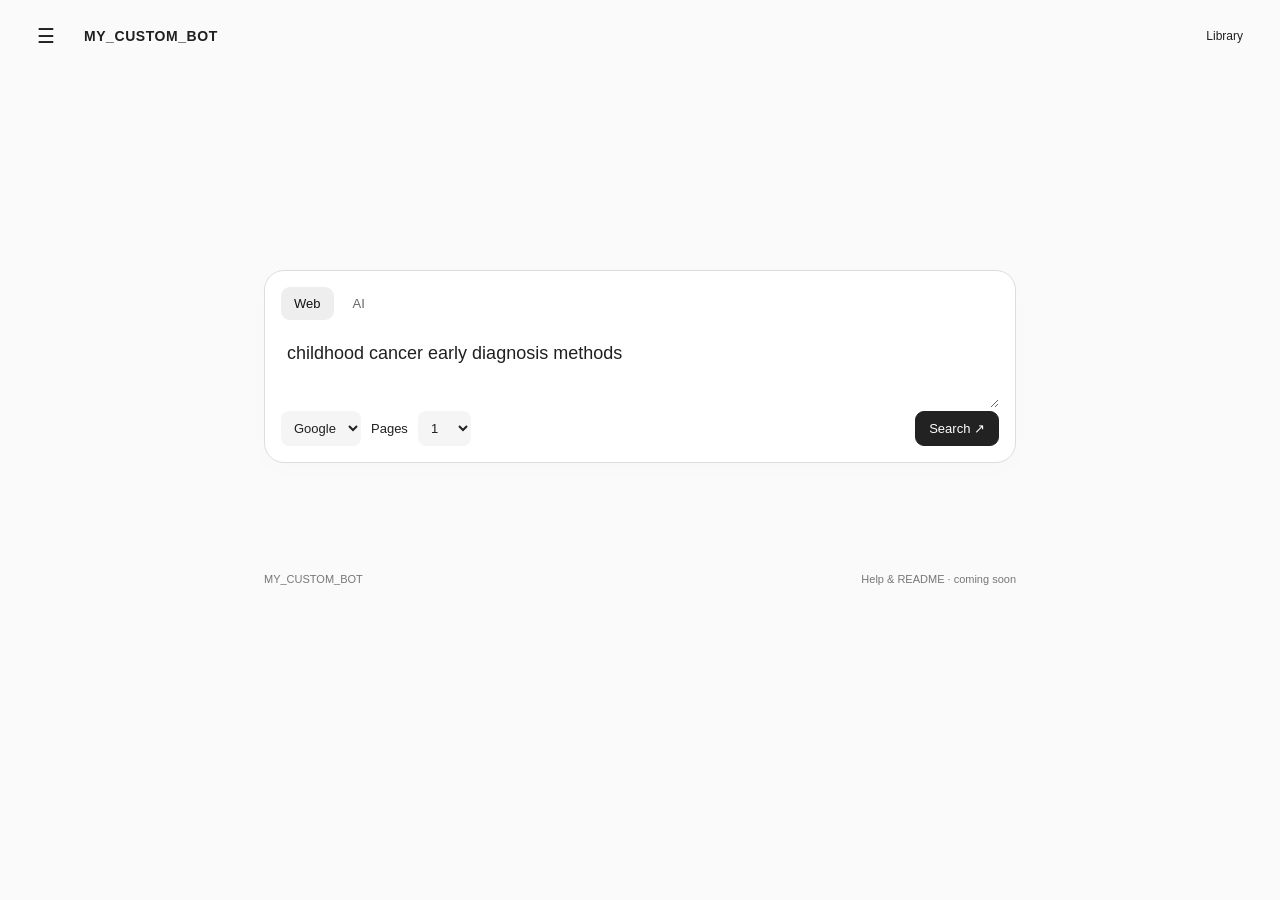
==== commit af43cc5b: "Milestone 08: Refine search interface and prepare Gemini integration" ====
--- a/static/index.html
+++ b/static/index.html
@@ -4,24 +4,25 @@
 <button id="sidebar-backdrop" aria-label="Close history" hidden></button>
 <aside id="sidebar" class="history" aria-label="Search history" hidden>
 <div class="section-heading"><h2>History</h2><button id="close-history" type="button" aria-label="Close history">×</button></div>
-<button id="new-search" type="button">New search</button><button id="refresh-history" class="text-button" type="button">Reload history</button>
+<button id="sidebar-library" type="button">Library</button><button id="new-search" type="button">New search</button><button id="refresh-history" class="text-button" type="button">Reload history</button>
 <p id="history-status" role="status"></p><div id="history-list"></div></aside>
-<header><button id="toggle-history" type="button" aria-controls="sidebar" aria-expanded="false" aria-label="Open search history">☰</button><a class="brand" href="/search">MY_CUSTOM_BOT</a></header>
+<header><button id="toggle-history" type="button" aria-controls="sidebar" aria-expanded="false" aria-label="Open search history">☰</button><a class="brand" href="/search">MY_CUSTOM_BOT</a><button id="open-library" class="text-button" type="button">Library</button></header>
 <main id="main">
 <section class="search-panel" aria-label="Search composer">
 <form id="search-form">
-<div class="mode-tabs" role="group" aria-label="Search type"><button id="internet-mode" type="button" aria-pressed="true">Internet Search</button><button id="ai-mode" type="button" aria-pressed="false">AI Search</button></div>
+<div class="mode-tabs" role="group" aria-label="Search type"><button id="internet-mode" type="button" aria-pressed="true">Web</button><button id="ai-mode" type="button" aria-pressed="false">AI</button></div>
 <label for="query" class="sr-only">Research query</label><textarea id="query" name="query" rows="2" maxlength="1000" required placeholder="What would you like to search?">childhood cancer early diagnosis methods</textarea>
-<div class="controls" id="internet-controls"><label class="sr-only" for="mode">Collection target</label><select id="mode"><option value="search">Normal search</option><option value="collect">Collect 50</option></select><label for="max-pages">Page budget</label><input id="max-pages" type="number" min="1" max="20" value="10" disabled><button id="search-button" type="submit">Search ↗</button></div>
-<p class="hint" id="credit-note">Saved collections open free. New pages require paid confirmation.</p>
+<div class="controls" id="internet-controls"><label class="sr-only" for="engine">Web provider</label><select id="engine"><option value="google">Google</option></select><label class="sr-only" for="mode">Collection target</label><select id="mode" hidden><option value="search">Search</option><option value="collect">Collect 50</option></select><label for="max-pages">Pages</label><select id="max-pages"><option>1</option><option>3</option><option>5</option><option>10</option><option>20</option></select><button id="search-button" type="submit">Search ↗</button></div>
+<div id="ai-provider" hidden><label for="ai-engine" class="sr-only">AI provider</label><select id="ai-engine" disabled><option>Gemini · coming soon</option></select></div>
 </form>
 <div id="loading" role="status" hidden><span class="spinner"></span><span id="loading-text">Searching…</span></div>
 </section>
 <div id="message" role="status" aria-live="polite" hidden></div>
 <section id="ai-results" hidden aria-label="AI Search"><h2>AI Search is not available yet.</h2><p>No AI providers are connected.</p><div id="ai-summary" hidden></div><nav id="ai-provider-links" hidden aria-label="AI provider responses"></nav><div id="ai-responses" hidden></div></section>
 <section id="internet-results" hidden aria-label="Search results">
-<div class="section-heading results-heading"><h1>Results <span id="result-count"></span></h1><label class="filter"><input id="organic-only" type="checkbox" checked> Unique organic</label></div>
-<div class="run-actions"><button id="refresh-search" type="button">Refresh · paid</button><button id="collect-more" type="button" disabled>Collect More · paid</button></div>
+<div class="section-heading results-heading"><h1>Results <span id="result-count"></span></h1><label class="filter"><input id="all-observations" type="checkbox"> All observations</label></div>
+<div class="run-actions"><button id="collect50" type="button">Collect 50</button><button id="refresh-search" type="button">Refresh</button><button id="collect-more" type="button" disabled>Collect More</button></div>
 <details class="details"><summary>Details &amp; evidence</summary><span id="run-status"></span><dl id="diagnostic-values"></dl><div id="artifact-links"></div><button id="capture-run" type="button" disabled>Capture screenshot &amp; OCR</button></details>
 <p id="empty-state" hidden>No results saved.</p><div id="results"></div></section>
-</main></body></html>
+<section id="library" hidden aria-labelledby="library-heading"><div class="section-heading"><h1 id="library-heading">Library</h1><button id="close-library" type="button">Back to search</button></div><label class="sr-only" for="library-filter">Search type</label><select id="library-filter"><option value="">All</option><option value="web">Web</option><option value="ai">AI</option></select><p id="library-status" role="status"></p><div id="library-list"></div><div class="run-actions"><button id="library-prev" type="button">Previous</button><span id="library-page"></span><button id="library-next" type="button">Next</button></div><div id="saved-ai"></div></section>
+</main><footer><span>MY_CUSTOM_BOT</span><span>Help &amp; README · coming soon</span></footer></body></html>
--- a/static/styles.css
+++ b/static/styles.css
@@ -2,316 +2,478 @@
   font-family:-apple-system,BlinkMacSystemFont,"Segoe UI",sans-serif;
   color:#202020;
   background:#fafafa;
-  font-size:15px}
-  *{
-    box-sizing:border-box}
-    body{
-      margin:0}
-      button,input,textarea,select{
-        font:inherit;
-        color:inherit}
-        button,select{
-          cursor:pointer}
-          button{
-            background:white;
-            border:1px solid #ddd;
-            border-radius:9px;
-            padding:9px 13px}
-            button:hover{
-              background:#eee}
-              button:disabled{
-                opacity:.45;
-                cursor:default}
-                a{
-                  color:inherit}
-                  header{
-                    height:72px;
-                    display:flex;
-                    align-items:center;
-                    gap:16px;
-                    padding:16px 24px}
-                    .brand{
-                      text-decoration:none;
-                      font-size:14px;
-                      font-weight:600;
-                      letter-spacing:.04em}
-                      header button{
-                        border:0;
-                        background:transparent;
-                        font-size:20px}
-                        main{
-                          max-width:800px;
-                          margin:0 auto;
-                          padding:0 24px 60px}
-                          .search-panel{
-                            margin-top:clamp(60px,22vh,230px);
-                            transition:margin .2s ease}
-                            body.has-results .search-panel{
-                              margin-top:20px}
-                              form{
-                                border:1px solid #ddd;
-                                border-radius:20px;
-                                background:#fff;
-                                box-shadow:0 5px 25px #00000004;
-                                padding:16px}
-                                .mode-tabs{
-                                  display:flex;
-                                  gap:6px}
-                                  .mode-tabs button{
-                                    border:0;
-                                    background:transparent;
-                                    font-size:13px;
-                                    color:#666}
-                                    .mode-tabs button[aria-pressed=true]{
-                                      background:#eee;
-                                      color:#111}
-                                      textarea{
-                                        width:100%;
-                                        resize:vertical;
-                                        min-height:88px;
-                                        max-height:260px;
-                                        border:0;
-                                        padding:20px 6px 12px;
-                                        background:transparent;
-                                        line-height:1.5;
-                                        font-size:18px}
-                                        textarea:focus-visible{
-                                          outline:2px solid #999;
-                                          border-radius:8px}
-                                          .controls{
-                                            display:flex;
-                                            align-items:center;
-                                            gap:10px;
-                                            font-size:13px}
-                                            .controls select{
-                                              border:0;
-                                              background:#f5f5f5;
-                                              border-radius:8px;
-                                              padding:9px}
-                                              .controls input{
-                                                width:60px;
-                                                border:1px solid #ddd;
-                                                border-radius:7px;
-                                                padding:8px}
-                                                .controls button{
-                                                  margin-left:auto;
-                                                  background:#222;
-                                                  color:white;
-                                                  border-color:#222}
-                                                  .hint{
-                                                    font-size:12px;
-                                                    color:#666;
-                                                    margin:13px 4px 0;
-                                                    line-height:1.5}
-                                                    #loading,#message{
-                                                      font-size:14px;
-                                                      line-height:1.6;
-                                                      padding:16px 3px}
-                                                      #message{
-                                                        color:#555}
-                                                        .spinner{
-                                                          display:inline-block;
-                                                          width:13px;
-                                                          height:13px;
-                                                          border:2px solid #ddd;
-                                                          border-top-color:#222;
-                                                          border-radius:50%;
-                                                          animation:spin 1s linear infinite;
-                                                          margin-right:9px}
-                                                          @keyframes spin{
-                                                            to{
-                                                              transform:rotate(360deg)}
-                                                            }
-                                                            .section-heading{
-                                                              display:flex;
-                                                              align-items:center;
-                                                              justify-content:space-between;
-                                                              gap:12px}
-                                                              .results-heading{
-                                                                margin-top:30px}
-                                                                h1,h2{
-                                                                  font-size:17px;
-                                                                  font-weight:600}
-                                                                  #result-count{
-                                                                    font-size:13px;
-                                                                    color:#777;
-                                                                    font-weight:400}
-                                                                    .filter{
-                                                                      font-size:12px;
-                                                                      white-space:nowrap}
-                                                                      .run-actions{
-                                                                        display:flex;
-                                                                        gap:8px;
-                                                                        margin:6px 0 18px}
-                                                                        .run-actions button,.details button{
-                                                                          font-size:12px}
-                                                                          .details{
-                                                                            border-block:1px solid #e5e5e5;
-                                                                            padding:14px 0;
-                                                                            font-size:13px;
-                                                                            color:#666}
-                                                                            .details summary{
-                                                                              cursor:pointer}
-                                                                              .details dl{
-                                                                                display:grid;
-                                                                                grid-template-columns:1fr 1fr;
-                                                                                gap:14px}
-                                                                                .details dt{
-                                                                                  font-size:12px;
-                                                                                  color:#777}
-                                                                                  .details dd{
-                                                                                    margin:4px 0;
-                                                                                    overflow-wrap:anywhere;
-                                                                                    color:#333}
-                                                                                    #artifact-links{
-                                                                                      display:flex;
-                                                                                      gap:15px;
-                                                                                      flex-wrap:wrap;
-                                                                                      margin:14px 0}
-                                                                                      .result{
-                                                                                        padding:23px 0;
-                                                                                        border-bottom:1px solid #e8e8e8}
-                                                                                        .source{
-                                                                                          font-size:12px;
-                                                                                          color:#777}
-                                                                                          .result h3{
-                                                                                            font-size:18px;
-                                                                                            font-weight:500;
-                                                                                            margin:7px 0}
-                                                                                            .result h3 a{
-                                                                                              text-decoration:none}
-                                                                                              .result h3 a:hover{
-                                                                                                text-decoration:underline}
-                                                                                                .result p{
-                                                                                                  font-size:14px;
-                                                                                                  line-height:1.6;
-                                                                                                  color:#606060;
-                                                                                                  margin:8px 0;
-                                                                                                  display:-webkit-box;
-                                                                                                  -webkit-line-clamp:3;
-                                                                                                  -webkit-box-orient:vertical;
-                                                                                                  overflow:hidden}
-                                                                                                  .destination{
-                                                                                                    display:block;
-                                                                                                    font-size:12px;
-                                                                                                    color:#777;
-                                                                                                    white-space:nowrap;
-                                                                                                    overflow:hidden;
-                                                                                                    text-overflow:ellipsis}
-                                                                                                    .history{
-                                                                                                      position:fixed;
-                                                                                                      inset:0 auto 0 0;
-                                                                                                      width:290px;
-                                                                                                      background:#f2f2f2;
-                                                                                                      border-right:1px solid #ddd;
-                                                                                                      padding:20px 14px;
-                                                                                                      overflow-y:auto;
-                                                                                                      z-index:20}
-                                                                                                      .history h2{
-                                                                                                        margin:0}
-                                                                                                        .history>.section-heading{
-                                                                                                          margin-bottom:20px}
-                                                                                                          .history-item{
-                                                                                                            display:block;
-                                                                                                            width:100%;
-                                                                                                            text-align:left;
-                                                                                                            border:0;
-                                                                                                            background:transparent;
-                                                                                                            margin:5px 0;
-                                                                                                            padding:12px}
-                                                                                                            .history-item strong{
-                                                                                                              display:block;
-                                                                                                              font-size:13px;
-                                                                                                              font-weight:500;
-                                                                                                              overflow:hidden;
-                                                                                                              text-overflow:ellipsis;
-                                                                                                              white-space:nowrap}
-                                                                                                              .history-item small{
-                                                                                                                display:block;
-                                                                                                                color:#777;
-                                                                                                                font-size:11px;
-                                                                                                                margin-top:7px}
-                                                                                                                .history-item[aria-current=true]{
-                                                                                                                  background:#e2e2e2}
-                                                                                                                  .history-date{
-                                                                                                                    font-size:12px;
-                                                                                                                    color:#777;
-                                                                                                                    margin:24px 12px 8px}
-                                                                                                                    .text-button{
-                                                                                                                      border:0;
-                                                                                                                      background:transparent;
-                                                                                                                      font-size:12px}
-                                                                                                                      #sidebar-backdrop{
-                                                                                                                        position:fixed;
-                                                                                                                        inset:0;
-                                                                                                                        width:100%;
-                                                                                                                        height:100%;
-                                                                                                                        background:#0003;
-                                                                                                                        border:0;
-                                                                                                                        border-radius:0;
-                                                                                                                        z-index:19}
-                                                                                                                        #ai-results{
-                                                                                                                          padding:30px 4px;
-                                                                                                                          color:#666}
-                                                                                                                          #ai-results h2{
-                                                                                                                            color:#333}
-                                                                                                                            .sr-only{
-                                                                                                                              position:absolute;
-                                                                                                                              width:1px;
-                                                                                                                              height:1px;
-                                                                                                                              padding:0;
-                                                                                                                              margin:-1px;
-                                                                                                                              overflow:hidden;
-                                                                                                                              clip:rect(0,0,0,0);
-                                                                                                                              white-space:nowrap;
-                                                                                                                              border:0}
-                                                                                                                              :focus-visible{
-                                                                                                                                outline:2px solid #444;
-                                                                                                                                outline-offset:3px}
-                                                                                                                                [hidden]{
-                                                                                                                                  display:none!important}
-                                                                                                                                  @media(min-width:1200px){
-                                                                                                                                    body.sidebar-open main{
-                                                                                                                                      transform:translateX(100px)}
-                                                                                                                                      body.sidebar-open header{
-                                                                                                                                        padding-left:310px}
-                                                                                                                                        body.sidebar-open #sidebar-backdrop{
-                                                                                                                                          display:none}
-                                                                                                                                        }
-                                                                                                                                        @media(max-width:600px){
-                                                                                                                                          header{
-                                                                                                                                            padding:14px 16px}
-                                                                                                                                            main{
-                                                                                                                                              padding:0 16px 40px}
-                                                                                                                                              .search-panel{
-                                                                                                                                                margin-top:15vh}
-                                                                                                                                                form{
-                                                                                                                                                  padding:12px}
-                                                                                                                                                  .controls{
-                                                                                                                                                    gap:6px;
-                                                                                                                                                    flex-wrap:wrap}
-                                                                                                                                                    .controls label{
-                                                                                                                                                      font-size:11px}
-                                                                                                                                                      .controls select{
-                                                                                                                                                        max-width:135px}
-                                                                                                                                                        .controls button{
-                                                                                                                                                          padding:9px}
-                                                                                                                                                          .results-heading{
-                                                                                                                                                            align-items:flex-start;
-                                                                                                                                                            flex-direction:column;
-                                                                                                                                                            gap:0}
-                                                                                                                                                            .details dl{
-                                                                                                                                                              grid-template-columns:1fr}
-                                                                                                                                                              .result h3{
-                                                                                                                                                                font-size:17px}
-                                                                                                                                                                textarea{
-                                                                                                                                                                  font-size:16px}
-                                                                                                                                                                  .history{
-                                                                                                                                                                    width:min(290px,85vw)}
-                                                                                                                                                                  }
-                                                                                                                                                                  @media(prefers-reduced-motion:reduce){
-                                                                                                                                                                    *,*::before,*::after{
-                                                                                                                                                                      animation:none!important;
-                                                                                                                                                                      transition:none!important;
-                                                                                                                                                                      scroll-behavior:auto!important}
-                                                                                                                                                                    }
+  font-size:15px
+}
+*{
+  box-sizing:border-box
+}
+body{
+  margin:0
+}
+button,input,textarea,select{
+  font:inherit;
+  color:inherit
+}
+button,select{
+  cursor:pointer
+}
+button{
+  background:white;
+  border:1px solid #ddd;
+  border-radius:9px;
+  padding:9px 13px
+}
+button:hover{
+  background:#eee
+}
+button:disabled{
+  opacity:.45;
+  cursor:default
+}
+a{
+  color:inherit
+}
+header{
+  height:72px;
+  display:flex;
+  align-items:center;
+  gap:16px;
+  padding:16px 24px
+}
+.brand{
+  text-decoration:none;
+  font-size:14px;
+  font-weight:600;
+  letter-spacing:.04em
+}
+header button{
+  border:0;
+  background:transparent;
+  font-size:20px
+}
+main{
+  max-width:800px;
+  margin:0 auto;
+  padding:0 24px 60px
+}
+.search-panel{
+  margin-top:clamp(60px,22vh,230px);
+  transition:margin .2s ease
+}
+body.has-results .search-panel{
+  margin-top:20px
+}
+form{
+  border:1px solid #ddd;
+  border-radius:20px;
+  background:#fff;
+  box-shadow:0 5px 25px #00000004;
+  padding:16px
+}
+.mode-tabs{
+  display:flex;
+  gap:6px
+}
+.mode-tabs button{
+  border:0;
+  background:transparent;
+  font-size:13px;
+  color:#666
+}
+.mode-tabs button[aria-pressed=true]{
+  background:#eee;
+  color:#111
+}
+textarea{
+  width:100%;
+  resize:vertical;
+  min-height:88px;
+  max-height:260px;
+  border:0;
+  padding:20px 6px 12px;
+  background:transparent;
+  line-height:1.5;
+  font-size:18px
+}
+textarea:focus-visible{
+  outline:2px solid #999;
+  border-radius:8px
+}
+.controls{
+  display:flex;
+  align-items:center;
+  gap:10px;
+  font-size:13px
+}
+.controls select{
+  border:0;
+  background:#f5f5f5;
+  border-radius:8px;
+  padding:9px
+}
+.controls input{
+  width:60px;
+  border:1px solid #ddd;
+  border-radius:7px;
+  padding:8px
+}
+.controls button{
+  margin-left:auto;
+  background:#222;
+  color:white;
+  border-color:#222
+}
+.hint{
+  font-size:12px;
+  color:#666;
+  margin:13px 4px 0;
+  line-height:1.5
+}
+#loading,#message{
+  font-size:14px;
+  line-height:1.6;
+  padding:16px 3px
+}
+#message{
+  color:#555
+}
+.spinner{
+  display:inline-block;
+  width:13px;
+  height:13px;
+  border:2px solid #ddd;
+  border-top-color:#222;
+  border-radius:50%;
+  animation:spin 1s linear infinite;
+  margin-right:9px
+}
+@keyframes spin{
+  to{
+    transform:rotate(360deg)
+  }
+}
+.section-heading{
+  display:flex;
+  align-items:center;
+  justify-content:space-between;
+  gap:12px
+}
+.results-heading{
+  margin-top:30px
+}
+h1,h2{
+  font-size:17px;
+  font-weight:600
+}
+#result-count{
+  font-size:13px;
+  color:#777;
+  font-weight:400
+}
+.filter{
+  font-size:12px;
+  white-space:nowrap
+}
+.run-actions{
+  display:flex;
+  gap:8px;
+  margin:6px 0 18px
+}
+.run-actions button,.details button{
+  font-size:12px
+}
+.details{
+  border-block:1px solid #e5e5e5;
+  padding:14px 0;
+  font-size:13px;
+  color:#666
+}
+.details summary{
+  cursor:pointer
+}
+.details dl{
+  display:grid;
+  grid-template-columns:1fr 1fr;
+  gap:14px
+}
+.details dt{
+  font-size:12px;
+  color:#777
+}
+.details dd{
+  margin:4px 0;
+  overflow-wrap:anywhere;
+  color:#333
+}
+#artifact-links{
+  display:flex;
+  gap:15px;
+  flex-wrap:wrap;
+  margin:14px 0
+}
+.result{
+  padding:23px 0;
+  border-bottom:1px solid #e8e8e8
+}
+.source{
+  font-size:12px;
+  color:#777
+}
+.result h3{
+  font-size:18px;
+  font-weight:500;
+  margin:7px 0
+}
+.result h3 a{
+  text-decoration:none
+}
+.result h3 a:hover{
+  text-decoration:underline
+}
+.result p{
+  font-size:14px;
+  line-height:1.6;
+  color:#606060;
+  margin:8px 0;
+  display:-webkit-box;
+  -webkit-line-clamp:3;
+  -webkit-box-orient:vertical;
+  overflow:hidden
+}
+.destination{
+  display:block;
+  font-size:12px;
+  color:#777;
+  white-space:nowrap;
+  overflow:hidden;
+  text-overflow:ellipsis
+}
+.history{
+  position:fixed;
+  inset:0 auto 0 0;
+  width:290px;
+  background:#f2f2f2;
+  border-right:1px solid #ddd;
+  padding:20px 14px;
+  overflow-y:auto;
+  z-index:20
+}
+.history h2{
+  margin:0
+}
+.history>.section-heading{
+  margin-bottom:20px
+}
+.history-item{
+  display:block;
+  width:100%;
+  text-align:left;
+  border:0;
+  background:transparent;
+  margin:5px 0;
+  padding:12px
+}
+.history-item strong{
+  display:block;
+  font-size:13px;
+  font-weight:500;
+  overflow:hidden;
+  text-overflow:ellipsis;
+  white-space:nowrap
+}
+.history-item small{
+  display:block;
+  color:#777;
+  font-size:11px;
+  margin-top:7px
+}
+.history-item[aria-current=true]{
+  background:#e2e2e2
+}
+.history-date{
+  font-size:12px;
+  color:#777;
+  margin:24px 12px 8px
+}
+.text-button{
+  border:0;
+  background:transparent;
+  font-size:12px
+}
+#sidebar-backdrop{
+  position:fixed;
+  inset:0;
+  width:100%;
+  height:100%;
+  background:#0003;
+  border:0;
+  border-radius:0;
+  z-index:19
+}
+#ai-results{
+  padding:30px 4px;
+  color:#666
+}
+#ai-results h2{
+  color:#333
+}
+.sr-only{
+  position:absolute;
+  width:1px;
+  height:1px;
+  padding:0;
+  margin:-1px;
+  overflow:hidden;
+  clip:rect(0,0,0,0);
+  white-space:nowrap;
+  border:0
+}
+:focus-visible{
+  outline:2px solid #444;
+  outline-offset:3px
+}
+[hidden]{
+  display:none!important
+}
+@media(min-width:1200px){
+  body.sidebar-open main{
+    transform:translateX(100px)
+  }
+  body.sidebar-open header{
+    padding-left:310px
+  }
+  body.sidebar-open #sidebar-backdrop{
+    display:none
+  }
+}
+@media(max-width:600px){
+  header{
+    padding:14px 16px
+  }
+  main{
+    padding:0 16px 40px
+  }
+  .search-panel{
+    margin-top:15vh
+  }
+  form{
+    padding:12px
+  }
+  .controls{
+    gap:6px;
+    flex-wrap:wrap
+  }
+  .controls label{
+    font-size:11px
+  }
+  .controls select{
+    max-width:135px
+  }
+  .controls button{
+    padding:9px
+  }
+  .results-heading{
+    align-items:flex-start;
+    flex-direction:column;
+    gap:0
+  }
+  .details dl{
+    grid-template-columns:1fr
+  }
+  .result h3{
+    font-size:17px
+  }
+  textarea{
+    font-size:16px
+  }
+  .history{
+    width:min(290px,85vw)
+  }
+}
+@media(prefers-reduced-motion:reduce){
+  *,*::before,*::after{
+    animation:none!important;
+    transition:none!important;
+    scroll-behavior:auto!important
+  }
+}
+/* Milestone 08: retain the existing composition, refine only small controls. */
+header #open-library {
+  margin-left: auto;
+}
+footer {
+  max-width: 800px;
+  margin: 30px auto 0;
+  padding: 20px 24px;
+  display: flex;
+  justify-content: space-between;
+  gap: 20px;
+  color: #777;
+  font-size: 11px;
+}
+.source {
+  display: flex;
+  align-items: center;
+  gap: 8px;
+  overflow-wrap: anywhere;
+}
+.website-icon {
+  width: 24px;
+  height: 24px;
+  background: #eee;
+  border-radius: 50%;
+  display: inline-grid;
+  place-items: center;
+  flex-shrink: 0;
+  color: #666;
+}
+#ai-provider select, #library-filter {
+  border: 1px solid #ddd;
+  background: #f5f5f5;
+  border-radius: 8px;
+  padding: 9px;
+}
+#library {
+  padding-top: 20px;
+}
+.library-item {
+  display: block;
+  width: 100%;
+  text-align: left;
+  background: transparent;
+  border: 0;
+  border-bottom: 1px solid #e5e5e5;
+  border-radius: 0;
+  padding: 20px 0;
+}
+.library-item strong {
+  display: block;
+  font-size: 15px;
+  font-weight: 500;
+  overflow-wrap: anywhere;
+}
+.library-item small {
+  display: block;
+  color: #777;
+  margin-top: 8px;
+  font-size: 12px;
+  line-height: 1.6;
+}
+#saved-ai pre {
+  white-space: pre-wrap;
+  overflow-wrap: anywhere;
+  font: inherit;
+  line-height: 1.6;
+}
+#library .run-actions {
+  align-items: center;
+  margin-top: 20px;
+}
+@media(max-width: 600px) {
+  .controls select {
+    padding: 8px;
+  }
+  footer {
+    flex-wrap: wrap;
+  }
+}
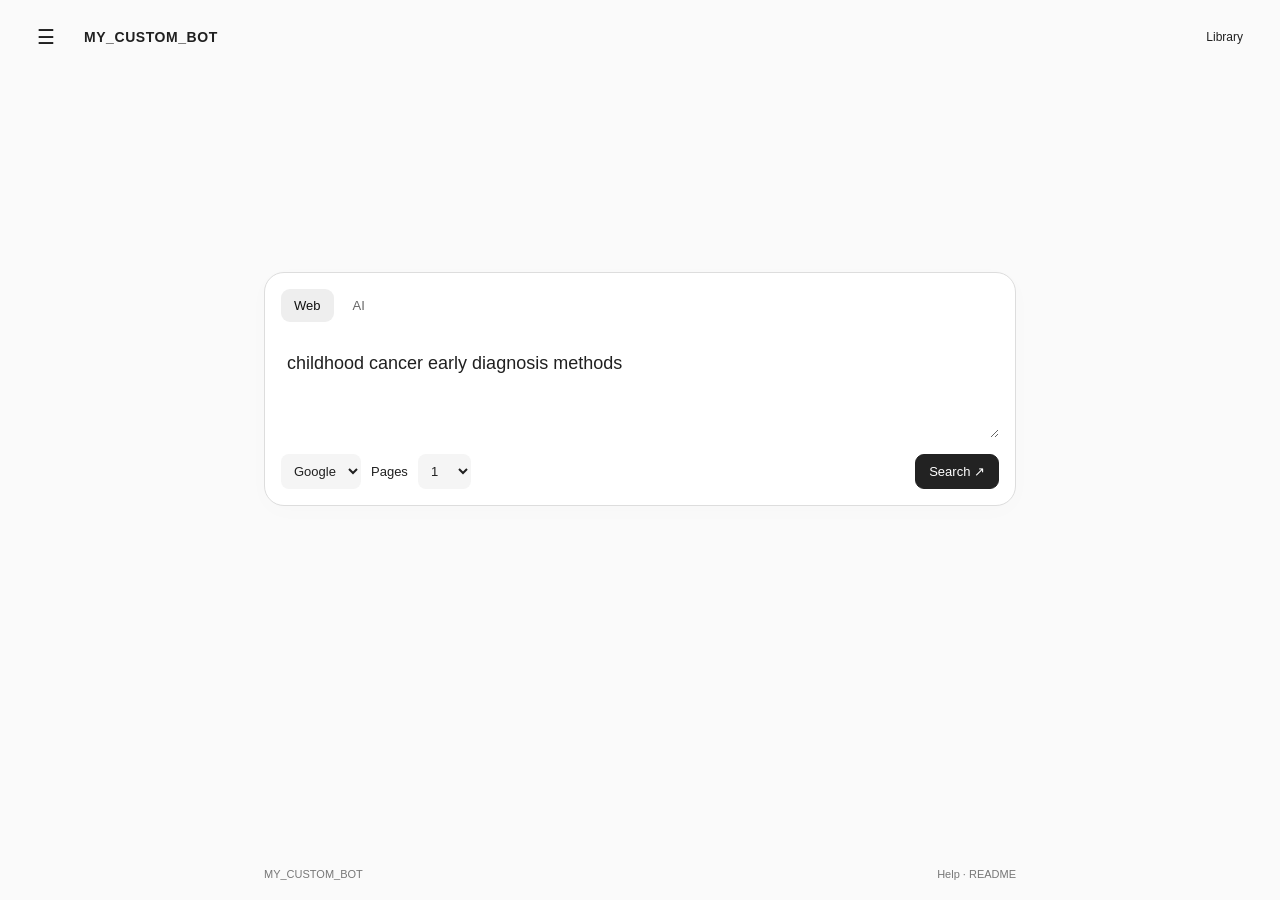
==== commit 30001403: "Milestone 09: Polish interface and implement Gemini AI research" ====
--- a/static/index.html
+++ b/static/index.html
@@ -1,10 +1,10 @@
 <!doctype html>
-<html lang="en"><head><meta charset="utf-8"><meta name="viewport" content="width=device-width, initial-scale=1"><title>MY_CUSTOM_BOT</title><link rel="stylesheet" href="/static/styles.css"><script src="/static/app.js" defer></script></head>
+<html lang="en"><head><meta charset="utf-8"><meta name="viewport" content="width=device-width, initial-scale=1"><title>MY_CUSTOM_BOT</title><link rel="stylesheet" href="/static/styles.css"><script src="/static/app.js" defer></script><script src="/static/ai.js" defer></script></head>
 <body>
 <button id="sidebar-backdrop" aria-label="Close history" hidden></button>
 <aside id="sidebar" class="history" aria-label="Search history" hidden>
 <div class="section-heading"><h2>History</h2><button id="close-history" type="button" aria-label="Close history">×</button></div>
-<button id="sidebar-library" type="button">Library</button><button id="new-search" type="button">New search</button><button id="refresh-history" class="text-button" type="button">Reload history</button>
+<nav class="sidebar-nav" aria-label="Workspace"><button id="new-search" type="button" aria-current="page"><span aria-hidden="true">✎</span>New search</button><button id="sidebar-library" type="button"><span aria-hidden="true">▤</span>Library</button><button id="history-nav" type="button"><span aria-hidden="true">◷</span>History</button></nav>
 <p id="history-status" role="status"></p><div id="history-list"></div></aside>
 <header><button id="toggle-history" type="button" aria-controls="sidebar" aria-expanded="false" aria-label="Open search history">☰</button><a class="brand" href="/search">MY_CUSTOM_BOT</a><button id="open-library" class="text-button" type="button">Library</button></header>
 <main id="main">
@@ -12,17 +12,17 @@
 <form id="search-form">
 <div class="mode-tabs" role="group" aria-label="Search type"><button id="internet-mode" type="button" aria-pressed="true">Web</button><button id="ai-mode" type="button" aria-pressed="false">AI</button></div>
 <label for="query" class="sr-only">Research query</label><textarea id="query" name="query" rows="2" maxlength="1000" required placeholder="What would you like to search?">childhood cancer early diagnosis methods</textarea>
-<div class="controls" id="internet-controls"><label class="sr-only" for="engine">Web provider</label><select id="engine"><option value="google">Google</option></select><label class="sr-only" for="mode">Collection target</label><select id="mode" hidden><option value="search">Search</option><option value="collect">Collect 50</option></select><label for="max-pages">Pages</label><select id="max-pages"><option>1</option><option>3</option><option>5</option><option>10</option><option>20</option></select><button id="search-button" type="submit">Search ↗</button></div>
-<div id="ai-provider" hidden><label for="ai-engine" class="sr-only">AI provider</label><select id="ai-engine" disabled><option>Gemini · coming soon</option></select></div>
+<div class="controls" id="internet-controls"><label class="sr-only" for="engine">Web provider</label><select id="engine"><option value="google">Google</option></select><label class="sr-only" for="mode">Collection target</label><select id="mode" hidden><option value="search">Search</option><option value="collect">Collect 50</option></select><label for="max-pages">Pages</label><select id="max-pages"><option>1</option><option>2</option><option>3</option><option>4</option><option>5</option><option>6</option><option>7</option><option>8</option><option>9</option><option>10</option><option>11</option><option>12</option><option>13</option><option>14</option><option>15</option><option>16</option><option>17</option><option>18</option><option>19</option><option>20</option><option>21</option><option>22</option><option>23</option><option>24</option><option>25</option><option>26</option><option>27</option><option>28</option><option>29</option><option>30</option><option>31</option><option>32</option><option>33</option><option>34</option><option>35</option><option>36</option><option>37</option><option>38</option><option>39</option><option>40</option><option>41</option><option>42</option><option>43</option><option>44</option><option>45</option><option>46</option><option>47</option><option>48</option><option>49</option><option>50</option></select><button id="search-button" type="submit">Search ↗</button></div>
+<div id="ai-provider" hidden><label for="ai-engine" class="sr-only">AI provider</label><select id="ai-engine"><option value="gemini">Gemini</option></select><button id="ai-search-button" type="submit">Search ↗</button></div>
 </form>
 <div id="loading" role="status" hidden><span class="spinner"></span><span id="loading-text">Searching…</span></div>
 </section>
 <div id="message" role="status" aria-live="polite" hidden></div>
-<section id="ai-results" hidden aria-label="AI Search"><h2>AI Search is not available yet.</h2><p>No AI providers are connected.</p><div id="ai-summary" hidden></div><nav id="ai-provider-links" hidden aria-label="AI provider responses"></nav><div id="ai-responses" hidden></div></section>
+<section id="ai-results" hidden aria-label="AI Search"><p id="ai-status" role="status"></p><div id="ai-response" class="markdown"></div><h2 id="ai-sources-heading" hidden>Sources</h2><div id="ai-sources"></div><div id="ai-suggestions"></div><div class="run-actions"><button id="summarize-ai" type="button" hidden>Summarize</button></div><section id="ai-summary" hidden><h2>Summary</h2><div id="ai-summary-text" class="markdown"></div><div id="ai-downloads" class="run-actions"></div></section><details id="ai-details" class="details" hidden><summary>Details</summary><dl id="ai-metadata"></dl></details></section>
 <section id="internet-results" hidden aria-label="Search results">
 <div class="section-heading results-heading"><h1>Results <span id="result-count"></span></h1><label class="filter"><input id="all-observations" type="checkbox"> All observations</label></div>
 <div class="run-actions"><button id="collect50" type="button">Collect 50</button><button id="refresh-search" type="button">Refresh</button><button id="collect-more" type="button" disabled>Collect More</button></div>
 <details class="details"><summary>Details &amp; evidence</summary><span id="run-status"></span><dl id="diagnostic-values"></dl><div id="artifact-links"></div><button id="capture-run" type="button" disabled>Capture screenshot &amp; OCR</button></details>
 <p id="empty-state" hidden>No results saved.</p><div id="results"></div></section>
 <section id="library" hidden aria-labelledby="library-heading"><div class="section-heading"><h1 id="library-heading">Library</h1><button id="close-library" type="button">Back to search</button></div><label class="sr-only" for="library-filter">Search type</label><select id="library-filter"><option value="">All</option><option value="web">Web</option><option value="ai">AI</option></select><p id="library-status" role="status"></p><div id="library-list"></div><div class="run-actions"><button id="library-prev" type="button">Previous</button><span id="library-page"></span><button id="library-next" type="button">Next</button></div><div id="saved-ai"></div></section>
-</main><footer><span>MY_CUSTOM_BOT</span><span>Help &amp; README · coming soon</span></footer></body></html>
+</main><footer><span>MY_CUSTOM_BOT</span><span>Help · README</span></footer></body></html>
--- a/static/styles.css
+++ b/static/styles.css
@@ -477,3 +477,28 @@
     flex-wrap: wrap;
   }
 }
+
+/* Composer and shell use normal flow at every viewport and zoom level. */
+body { min-height: 100dvh; display: flex; flex-direction: column; }
+header { height: auto; flex-shrink: 0; }
+main { flex: 1; width: 100%; min-width: 0; }
+footer { width: 100%; flex-shrink: 0; margin-top: 0; }
+#search-form { display: flex; flex-direction: column; gap: 16px; }
+#query { display: block; min-height: 100px; height: auto; max-height: none; padding: 12px 6px; margin: 0; border: 0; outline: 0; border-radius: 8px; }
+#query:focus-visible { outline: 0; box-shadow: inset 0 0 0 1px #aaa; }
+.controls { flex-wrap: wrap; row-gap: 12px; }
+.sidebar-nav { display: flex; flex-direction: column; gap: 4px; margin-bottom: 20px; }
+.sidebar-nav button { display: flex; gap: 12px; align-items: center; width: 100%; border: 0; border-radius: 5px; background: transparent; text-align: left; font-size: 13px; padding: 11px 12px; }
+.sidebar-nav button span { font-size: 18px; width: 20px; text-align: center; }
+.sidebar-nav button:hover, .sidebar-nav button[aria-current="page"] { background: #e4e4e4; }
+.result h3 { overflow-wrap: anywhere; }
+header { flex-wrap: wrap; }
+.run-actions { flex-wrap: wrap; }
+#query { min-width: 0; }
+#ai-provider { display: flex; align-items: center; gap: 12px; }
+#ai-search-button { margin-left: auto; background: #222; color: white; }
+.markdown { font-size: 15px; line-height: 1.7; overflow-wrap: anywhere; }
+.markdown h2, .markdown h3 { margin-top: 24px; }
+.grounded-source { padding: 9px 0; border-bottom: 1px solid #eee; font-size: 14px; }
+#ai-downloads { gap: 20px; font-size: 13px; }
+#ai-suggestions iframe { width: 100%; border: 0; min-height: 80px; margin-top: 16px; }
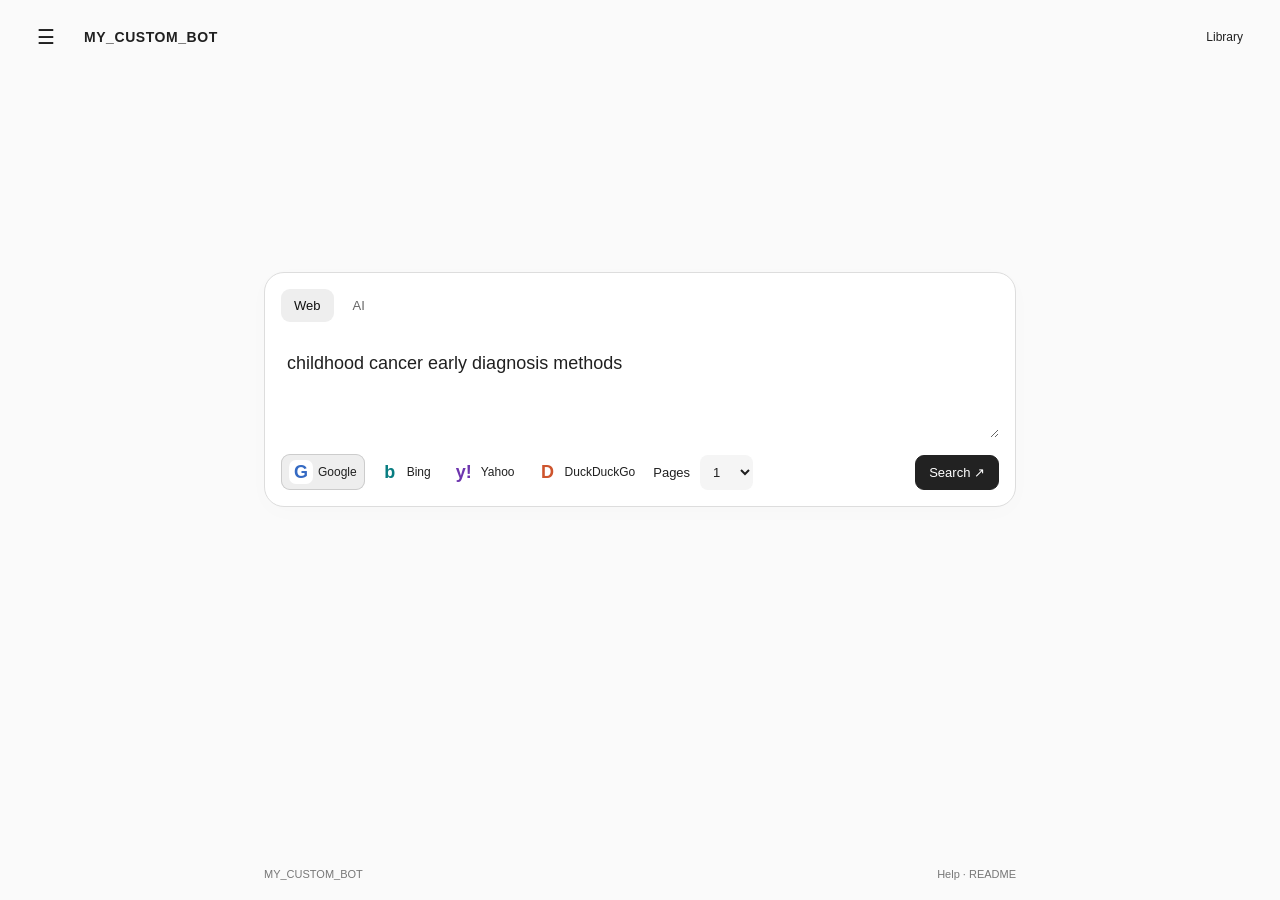
==== commit b36046e0: "Refine search engines and source Library Fix Gemini navigation by binding Library handlers only to L" ====
--- a/static/index.html
+++ b/static/index.html
@@ -12,17 +12,17 @@
 <form id="search-form">
 <div class="mode-tabs" role="group" aria-label="Search type"><button id="internet-mode" type="button" aria-pressed="true">Web</button><button id="ai-mode" type="button" aria-pressed="false">AI</button></div>
 <label for="query" class="sr-only">Research query</label><textarea id="query" name="query" rows="2" maxlength="1000" required placeholder="What would you like to search?">childhood cancer early diagnosis methods</textarea>
-<div class="controls" id="internet-controls"><label class="sr-only" for="engine">Web provider</label><select id="engine"><option value="google">Google</option></select><label class="sr-only" for="mode">Collection target</label><select id="mode" hidden><option value="search">Search</option><option value="collect">Collect 50</option></select><label for="max-pages">Pages</label><select id="max-pages"><option>1</option><option>2</option><option>3</option><option>4</option><option>5</option><option>6</option><option>7</option><option>8</option><option>9</option><option>10</option><option>11</option><option>12</option><option>13</option><option>14</option><option>15</option><option>16</option><option>17</option><option>18</option><option>19</option><option>20</option><option>21</option><option>22</option><option>23</option><option>24</option><option>25</option><option>26</option><option>27</option><option>28</option><option>29</option><option>30</option><option>31</option><option>32</option><option>33</option><option>34</option><option>35</option><option>36</option><option>37</option><option>38</option><option>39</option><option>40</option><option>41</option><option>42</option><option>43</option><option>44</option><option>45</option><option>46</option><option>47</option><option>48</option><option>49</option><option>50</option></select><button id="search-button" type="submit">Search ↗</button></div>
+<div class="controls" id="internet-controls"><label class="sr-only" for="engine">Web provider</label><input id="engine" type="hidden" value="google"><div id="engine-choices" role="group" aria-label="Search engine"><button type="button" class="engine-choice" data-engine="google" aria-label="Google" aria-pressed="true"><span class="engine-icon engine-google" aria-hidden="true">G</span><span>Google</span></button><button type="button" class="engine-choice" data-engine="bing" aria-label="Bing" aria-pressed="false"><span class="engine-icon engine-bing" aria-hidden="true">b</span><span>Bing</span></button><button type="button" class="engine-choice" data-engine="yahoo" aria-label="Yahoo" aria-pressed="false"><span class="engine-icon engine-yahoo" aria-hidden="true">y!</span><span>Yahoo</span></button><button type="button" class="engine-choice" data-engine="duckduckgo" aria-label="DuckDuckGo" aria-pressed="false"><span class="engine-icon engine-duckduckgo" aria-hidden="true">D</span><span>DuckDuckGo</span></button></div><label class="sr-only" for="mode">Collection target</label><select id="mode" hidden><option value="search">Search</option><option value="collect">Collect 50</option></select><label for="max-pages">Pages</label><select id="max-pages"><option>1</option><option>2</option><option>3</option><option>4</option><option>5</option><option>6</option><option>7</option><option>8</option><option>9</option><option>10</option><option>11</option><option>12</option><option>13</option><option>14</option><option>15</option><option>16</option><option>17</option><option>18</option><option>19</option><option>20</option><option>21</option><option>22</option><option>23</option><option>24</option><option>25</option><option>26</option><option>27</option><option>28</option><option>29</option><option>30</option><option>31</option><option>32</option><option>33</option><option>34</option><option>35</option><option>36</option><option>37</option><option>38</option><option>39</option><option>40</option><option>41</option><option>42</option><option>43</option><option>44</option><option>45</option><option>46</option><option>47</option><option>48</option><option>49</option><option>50</option></select><button id="search-button" type="submit">Search ↗</button></div>
 <div id="ai-provider" hidden><label for="ai-engine" class="sr-only">AI provider</label><select id="ai-engine"><option value="gemini">Gemini</option></select><button id="ai-search-button" type="submit">Search ↗</button></div>
 </form>
 <div id="loading" role="status" hidden><span class="spinner"></span><span id="loading-text">Searching…</span></div>
 </section>
 <div id="message" role="status" aria-live="polite" hidden></div>
-<section id="ai-results" hidden aria-label="AI Search"><p id="ai-status" role="status"></p><div id="ai-response" class="markdown"></div><h2 id="ai-sources-heading" hidden>Sources</h2><div id="ai-sources"></div><div id="ai-suggestions"></div><div class="run-actions"><button id="summarize-ai" type="button" hidden>Summarize</button></div><section id="ai-summary" hidden><h2>Summary</h2><div id="ai-summary-text" class="markdown"></div><div id="ai-downloads" class="run-actions"></div></section><details id="ai-details" class="details" hidden><summary>Details</summary><dl id="ai-metadata"></dl></details></section>
+<section id="ai-results" hidden aria-label="AI Search"><p id="ai-status" role="status"></p><h2 id="ai-sources-heading" hidden>Sources</h2><div id="ai-sources"></div><details id="ai-overview"><summary>Research overview</summary><div id="ai-response" class="markdown"></div></details><div id="ai-suggestions"></div><div class="run-actions"><button id="summarize-ai" type="button" hidden>Summarize</button></div><section id="ai-summary" hidden><h2>Summary</h2><div id="ai-summary-text" class="markdown"></div><div id="ai-downloads" class="run-actions"></div></section><details id="ai-details" class="details" hidden><summary>Details</summary><dl id="ai-metadata"></dl></details></section>
 <section id="internet-results" hidden aria-label="Search results">
 <div class="section-heading results-heading"><h1>Results <span id="result-count"></span></h1><label class="filter"><input id="all-observations" type="checkbox"> All observations</label></div>
-<div class="run-actions"><button id="collect50" type="button">Collect 50</button><button id="refresh-search" type="button">Refresh</button><button id="collect-more" type="button" disabled>Collect More</button></div>
+
 <details class="details"><summary>Details &amp; evidence</summary><span id="run-status"></span><dl id="diagnostic-values"></dl><div id="artifact-links"></div><button id="capture-run" type="button" disabled>Capture screenshot &amp; OCR</button></details>
 <p id="empty-state" hidden>No results saved.</p><div id="results"></div></section>
-<section id="library" hidden aria-labelledby="library-heading"><div class="section-heading"><h1 id="library-heading">Library</h1><button id="close-library" type="button">Back to search</button></div><label class="sr-only" for="library-filter">Search type</label><select id="library-filter"><option value="">All</option><option value="web">Web</option><option value="ai">AI</option></select><p id="library-status" role="status"></p><div id="library-list"></div><div class="run-actions"><button id="library-prev" type="button">Previous</button><span id="library-page"></span><button id="library-next" type="button">Next</button></div><div id="saved-ai"></div></section>
+<section id="library" hidden aria-labelledby="library-heading"><div class="section-heading"><h1 id="library-heading">Library</h1><button id="close-library" type="button">Back to search</button></div><label class="sr-only" for="library-filter">Search type</label><select id="library-filter"><option value="">All</option><option value="web">Web</option><option value="ai">AI</option></select><p id="library-status" role="status"></p><form id="library-search-form" class="library-search"><label for="library-query" class="sr-only">Find saved sources</label><input id="library-query" maxlength="1000" placeholder="Find sources by topic or keywords"><button type="submit">Find</button></form><div id="library-list" class="library-table-wrap"></div><div class="run-actions"><button id="library-prev" type="button">Previous</button><span id="library-page"></span><button id="library-next" type="button">Next</button></div><div id="saved-ai"></div></section>
 </main><footer><span>MY_CUSTOM_BOT</span><span>Help · README</span></footer></body></html>
--- a/static/styles.css
+++ b/static/styles.css
@@ -502,3 +502,27 @@
 .grounded-source { padding: 9px 0; border-bottom: 1px solid #eee; font-size: 14px; }
 #ai-downloads { gap: 20px; font-size: 13px; }
 #ai-suggestions iframe { width: 100%; border: 0; min-height: 80px; margin-top: 16px; }
+/* Requested controls/cards only; preserve the established shell and composer. */
+#engine-choices { display:flex; gap:5px; flex-wrap:wrap; }
+.engine-choice { display:flex; align-items:center; gap:5px; padding:6px 8px; border:0; background:transparent; font-size:12px; }
+.engine-choice[aria-pressed=true] { background:#eee; box-shadow:inset 0 0 0 1px #ccc; }
+.engine-icon { display:inline-grid; place-items:center; width:24px; height:24px; border-radius:7px; font-weight:700; background:white; font-size:18px; }
+.engine-google { color:#356ac3; }.engine-bing { color:#087d81; }.engine-yahoo { color:#6d35ae; }.engine-duckduckgo { color:#ce542d; }
+.engine-badge,.database-badge { display:inline-block; border-radius:5px; padding:4px 7px; font-size:11px; font-weight:600; }
+.engine-badge { background:#e9edf8; color:#244b8b; }.badge-bing { background:#dcefeb;color:#14615b; }.badge-yahoo { background:#efe5fa;color:#67339a; }.badge-duckduckgo { background:#fce8dc;color:#963f18; }.badge-gemini { background:#e5eafa;color:#3d4b94; }
+.database-badge { background:#ededed;color:#555; }.source { flex-wrap:wrap; }
+#summarize-ai { background:#1768ce;color:white;border-color:#1768ce;padding:11px 18px;font-weight:600; }
+#ai-overview { margin:24px 0; }#ai-overview summary { cursor:pointer;font-size:14px; }
+.library-search { display:flex; gap:8px; margin:16px 0; padding:0; background:transparent; border:0;box-shadow:none; }
+.library-search input { min-width:0;flex:1;border:1px solid #ddd;border-radius:8px;padding:10px; }
+.library-table-wrap { overflow-x:auto; }.source-table { width:100%;border-collapse:collapse;text-align:left;font-size:12px; }
+.source-table th,.source-table td { padding:13px 8px;vertical-align:top;border-bottom:1px solid #e5e5e5; }.source-table th { font-weight:500;color:#666; }
+.source-table .library-item { display:table-row; }.source-table td:first-child { width:110px; }.source-table p { line-height:1.5;color:#666;margin:6px 0;display:-webkit-box;-webkit-line-clamp:3;-webkit-box-orient:vertical;overflow:hidden; }
+.library-open { padding:0;border:0;background:transparent;text-align:left;font-weight:600;line-height:1.4; }.source-table td:last-child { max-width:130px;overflow-wrap:anywhere; }.source-table .engine-badge { white-space:nowrap; }
+@media(max-width:600px){ .engine-choice { padding:5px; }.engine-choice>span:last-child { display:none; }.source-table { min-width:560px; } }
+.controls .engine-choice { margin-left:0;background:transparent;color:inherit;border:0; }
+.controls .engine-choice[aria-pressed=true] { background:#eee; }
+.source-table th:first-child,.source-table td:first-child { width:110px;min-width:100px; }
+.source-table th:nth-child(3),.source-table td:nth-child(3) { width:90px; }
+.source-table th:last-child,.source-table td:last-child { width:110px;min-width:100px; }
+.source-table td:last-child a { display:block;max-width:110px;white-space:nowrap;overflow:hidden;text-overflow:ellipsis; }
